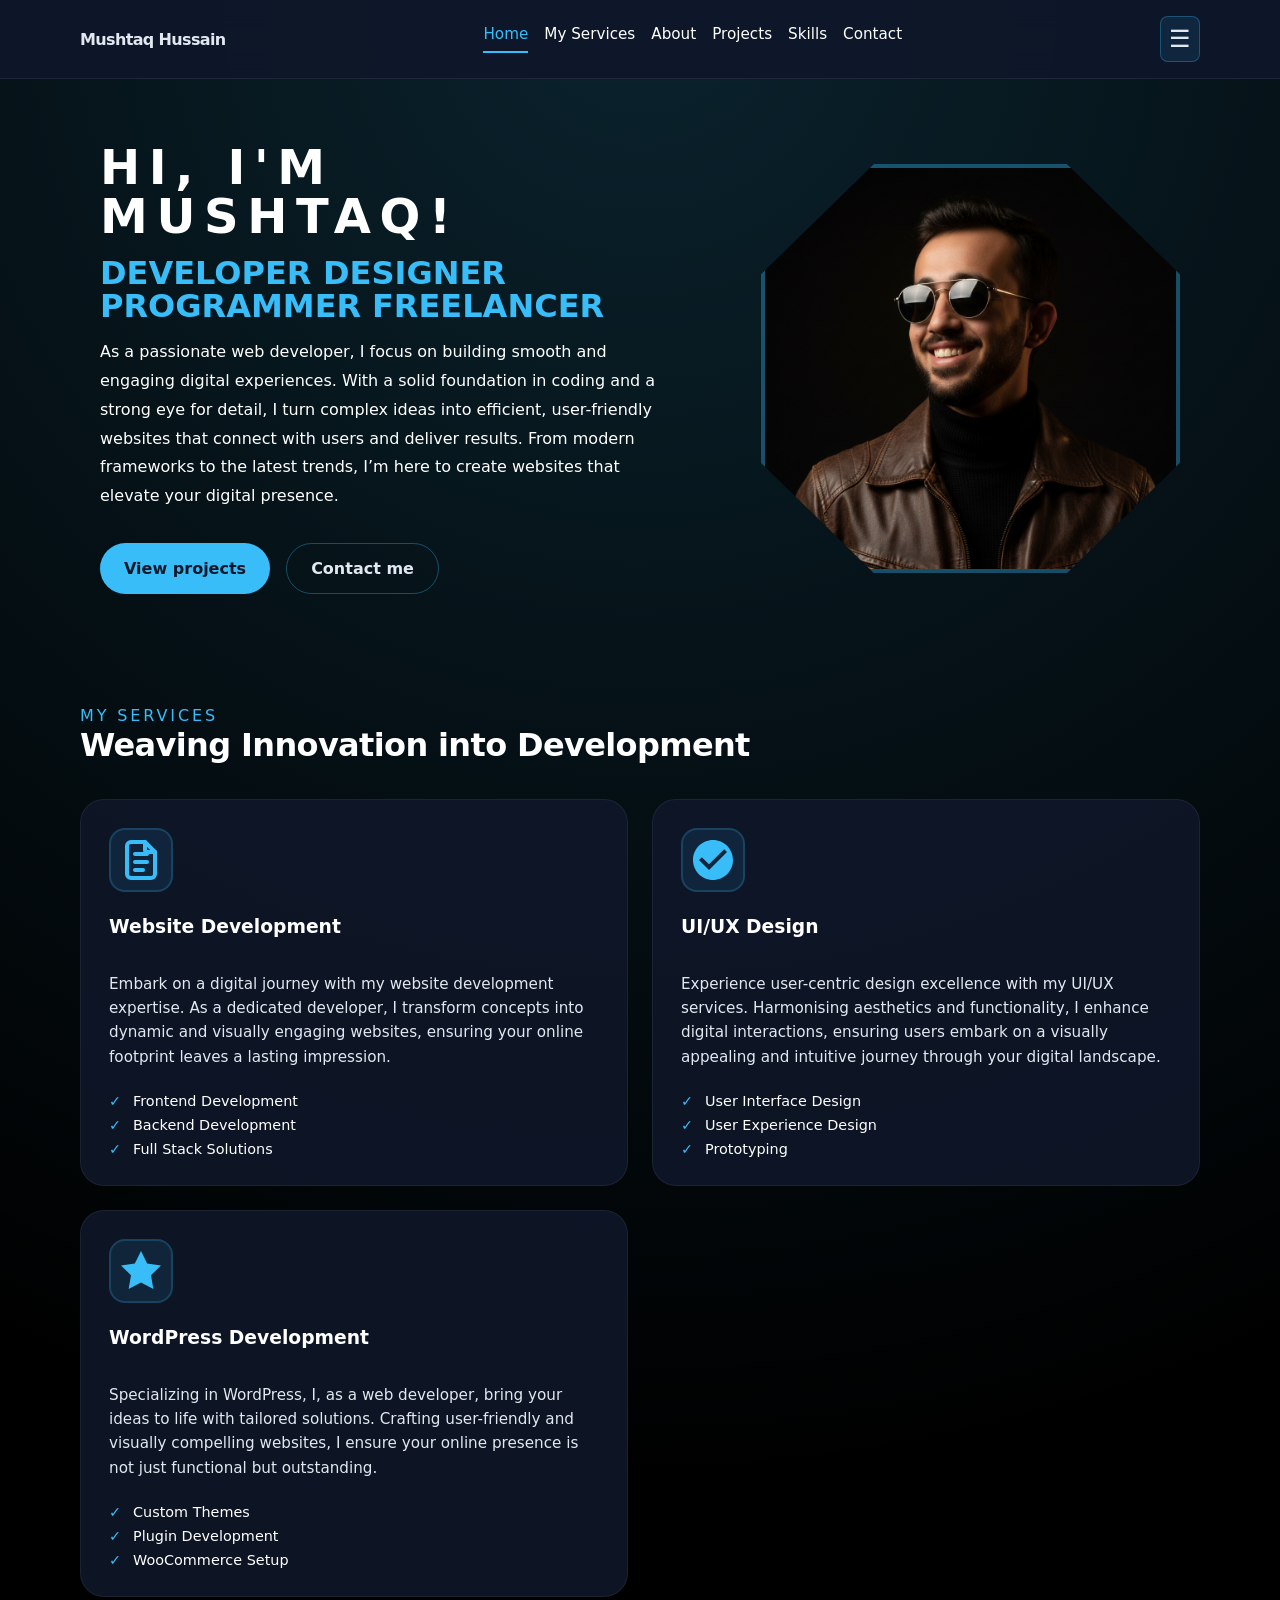
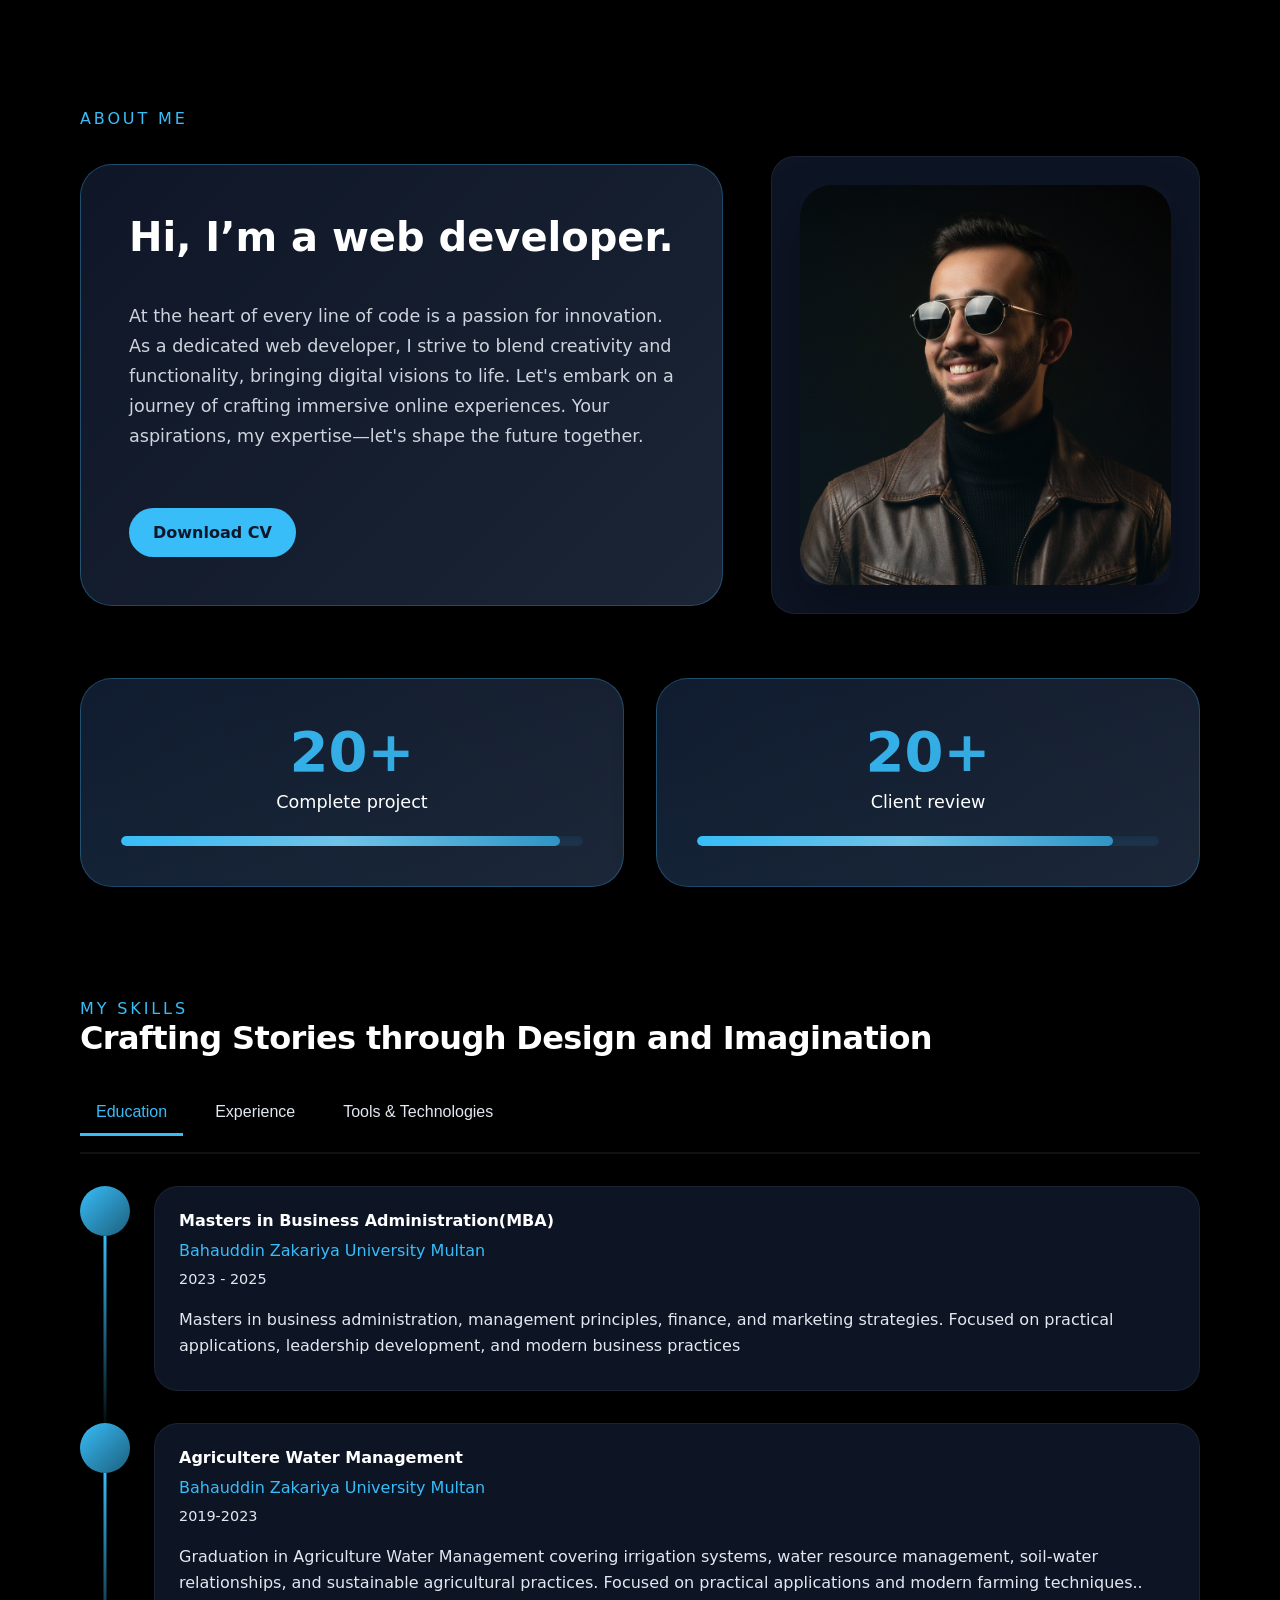
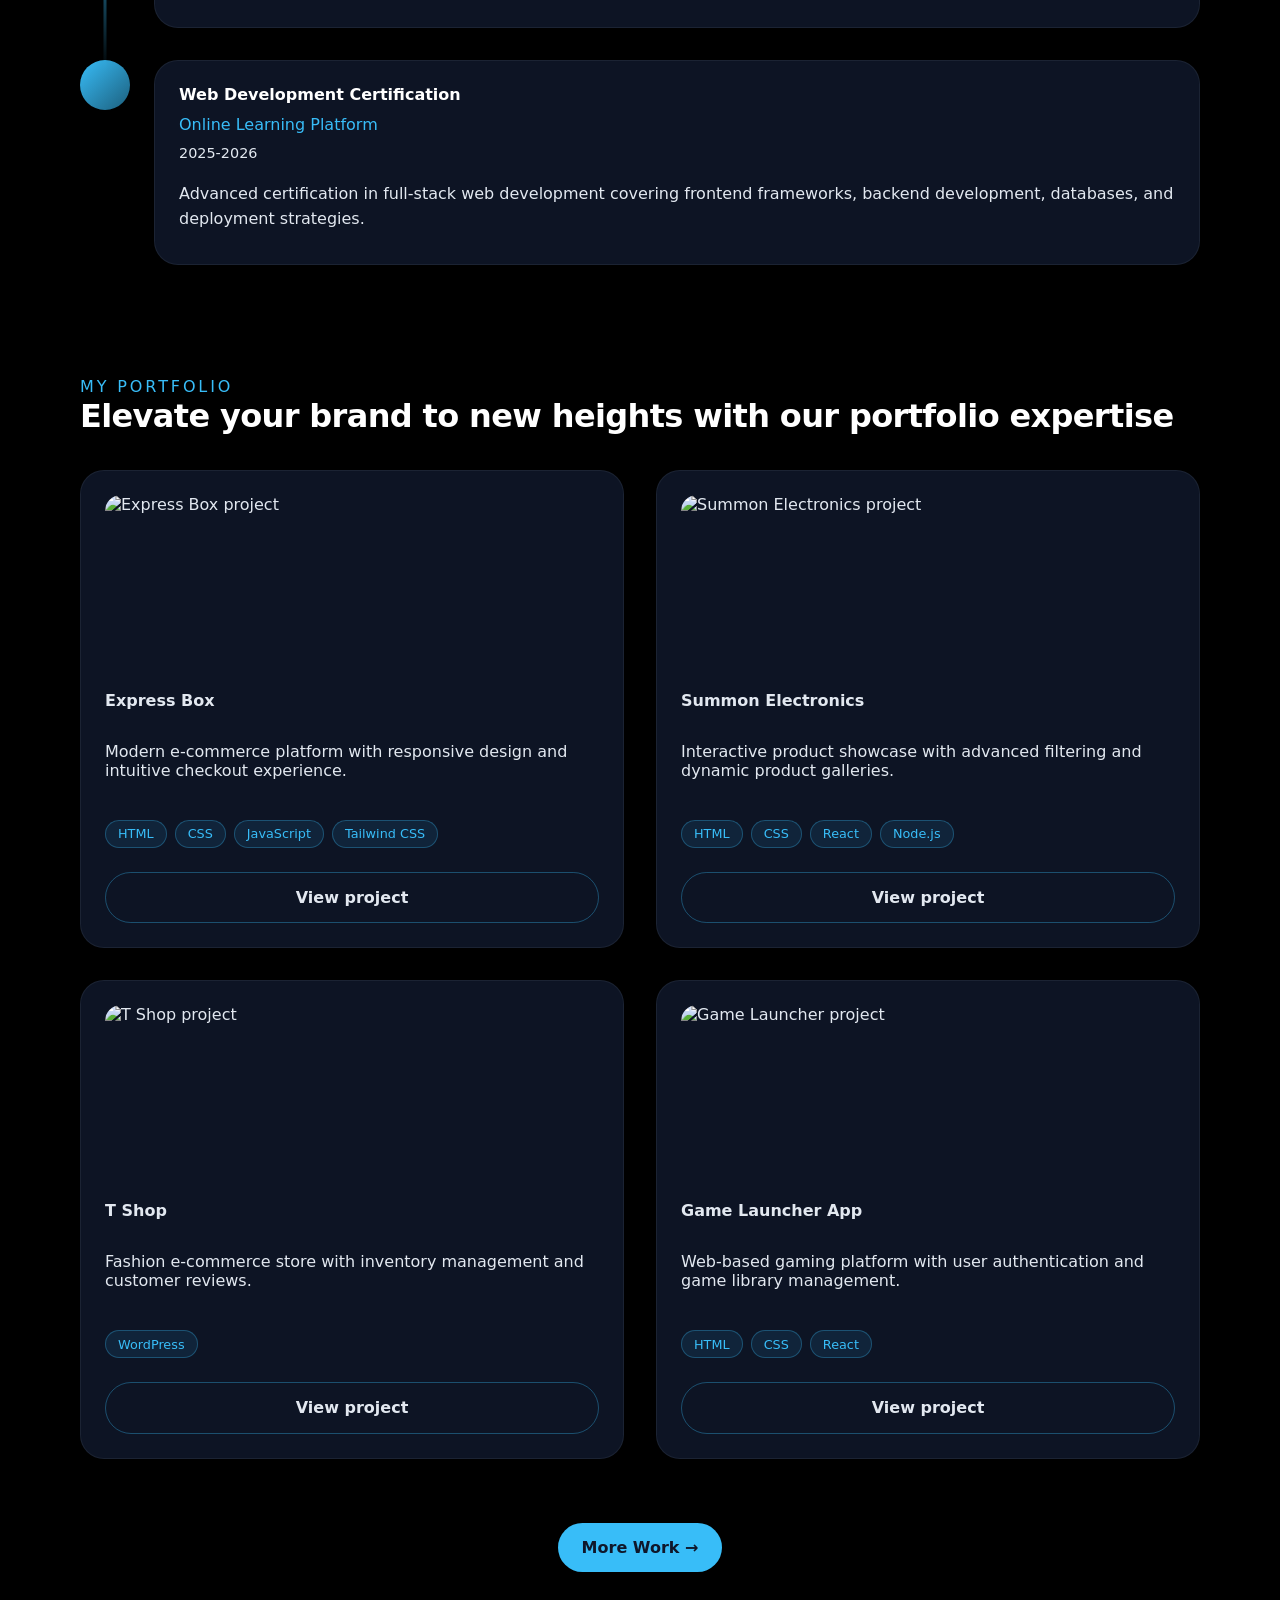
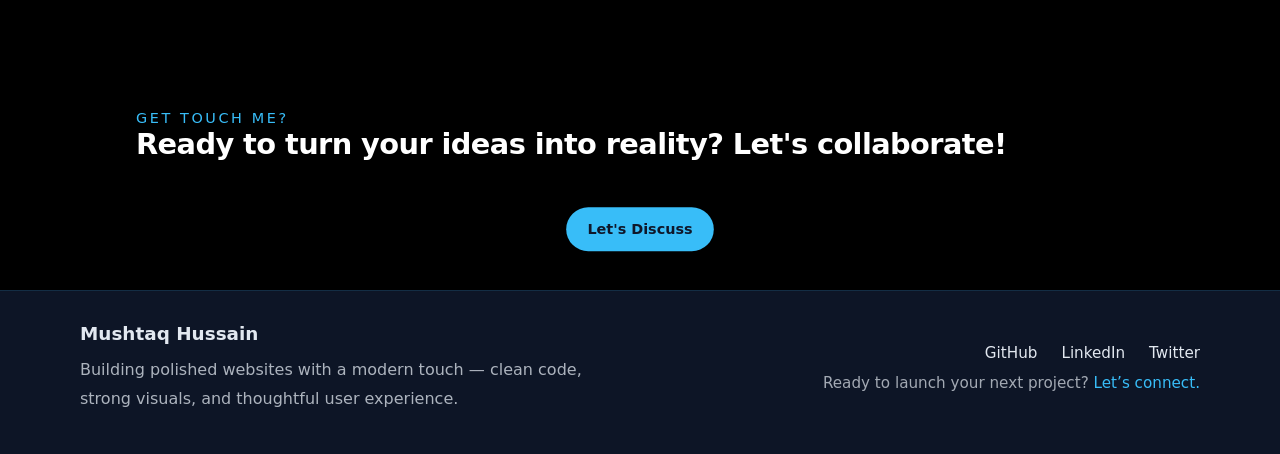
==== index.html @ 0060d8a8 "Launch first version of portfolio website" ====
<!DOCTYPE html>
<html lang="en">
<head>
                    <meta charset="UTF-8">
                    <meta name="viewport" content="width=device-width, initial-scale=1.0">
                    <title>My Portfolio - Mushtaq Hussain</title>
                    <link rel="stylesheet" href="style.css">
</head>
<body>
    <header>
        <div class="container">
            <nav>
                <a href="#home" class="logo">Mushtaq Hussain</a>
                <div class="nav-links">
                    <a href="#home">Home</a>
                    <a href="#services">My Services</a>
                    <a href="#about">About</a>
                    <a href="project.html">Projects</a>
                    <a href="#skills">Skills</a>
                    <a href="#contact">Contact</a>
                </div>
                <button class="hamburger" id="hamburger">☰</button>
                <div class="hamburger-menu" id="hamburger-menu">
                    <nav class="hamburger-nav">
                        <p class="section-title">About me</p>
                        <button class="close-btn" id="closeHamburger">×</button>
                    </nav>
                    <div class="hamburger-about">
                        <div class="about-grid">
                            <div class="card">
                                <h3>Hi, I’m a web developer.</h3>
                                <p>I build responsive websites using HTML, CSS, and JavaScript. My goal is to create thoughtful user experiences with clean, modern interfaces and intuitive interactions.</p>
                                <div class="features">
                                    <div class="feature">
                                        <strong>Responsive design</strong>
                                        <span>Fast layouts that adapt to mobile, tablet, and desktop.</span>
                                    </div>
                                    <div class="feature">
                                        <strong>Interactive UI</strong>
                                        <span>Smooth animations and clear navigation for every visitor.</span>
                                    </div>
                                    <div class="feature">
                                        <strong>Simple custom code</strong>
                                        <span>Easy-to-edit structure so you can update content quickly.</span>
                                    </div>
                                </div>
                            </div>
                            <div class="card">
                                <h3>What I enjoy working on</h3>
                                <p>Projects that combine strong visual design with reliable performance. I enjoy creating landing pages, portfolios, and small apps that feel polished and easy to use.</p>
                            </div>
                        </div>
                    </div>
                    <div class="hamburger-contact">
                        <p class="section-title">Get in touch</p>
                        <div class="contact-card card">
                            <h3>Let's build something together.</h3>
                            <p>Fill in your contact details or copy the email below to start a conversation.</p>
                            <div class="contact-actions">
                                <a href="mailto:mushtaq93808@gmail.com" class="btn">Email me</a>
                                <button id="hamburgerCopyEmailBtn" class="btn-outline" type="button">Copy email</button>
                            </div>
                            <p class="contact-info">Or change this email to your own address and share it with clients.</p>
                        </div>
                    </div>
                </div>
            </nav>
        </div>
    </header>
     <div class="container-fluid">
        <section id="home" class="hero">
            <div class="hero-content">
                <h1 class="section-title">Hi, I'm Mushtaq!</h1>
                <h2>
                    <span class="animated-word">DEVELOPER</span>
                    <span class="animated-word">DESIGNER</span>
                    <span class="animated-word">PROGRAMMER</span>
                    <span class="animated-word">FREELANCER</span>
                </h2>
                <p>As a passionate web developer, I focus on building smooth and engaging digital experiences. With a solid foundation in coding and a strong eye for detail, I turn complex ideas into efficient, user-friendly websites that connect with users and deliver results. From modern frameworks to the latest trends, I’m here to create websites that elevate your digital presence.</p>
                <div class="hero-buttons">
                    <a href="#projects" class="btn">View projects</a>
                    <a href="#contact" class="btn-outline">Contact me</a>
                </div>
            </div>
            <div class="hero-image">
                <img src="profile.png" alt="Portfolio placeholder image">
            </div>
        </section>
     </div>

    <main class="container">
        <section id="services">
            <p class="section-title">My Services</p>
            <h2 class="section-subtitle">Weaving Innovation into Development</h2>
            <div class="services-grid">
                <div class="service-card card">
                    <div class="service-icon">
                        <svg width="48" height="48" viewBox="0 0 24 24" fill="none" xmlns="http://www.w3.org/2000/svg">
                            <path d="M14 3v4a1 1 0 0 0 1 1h4" stroke="currentColor" stroke-width="2" stroke-linecap="round" stroke-linejoin="round"/>
                            <path d="M17 21H7a2 2 0 0 1-2-2V5a2 2 0 0 1 2-2h7l5 5v11a2 2 0 0 1-2 2z" stroke="currentColor" stroke-width="2" stroke-linecap="round" stroke-linejoin="round"/>
                            <path d="M9 9h6" stroke="currentColor" stroke-width="2" stroke-linecap="round" stroke-linejoin="round"/>
                            <path d="M9 13h6" stroke="currentColor" stroke-width="2" stroke-linecap="round" stroke-linejoin="round"/>
                            <path d="M9 17h4" stroke="currentColor" stroke-width="2" stroke-linecap="round" stroke-linejoin="round"/>
                        </svg>
                    </div>
                    <h3>Website Development</h3>
                    <p>Embark on a digital journey with my website development expertise. As a dedicated developer, I transform concepts into dynamic and visually engaging websites, ensuring your online footprint leaves a lasting impression.</p>
                    <ul class="service-features">
                        <li>Frontend Development</li>
                        <li>Backend Development</li>
                        <li>Full Stack Solutions</li>
                    </ul>
                </div>
                <div class="service-card card">
                    <div class="service-icon">
                        <svg width="48" height="48" viewBox="0 0 24 24" fill="none" xmlns="http://www.w3.org/2000/svg">
                            <path d="M12 2C6.48 2 2 6.48 2 12s4.48 10 10 10 10-4.48 10-10S17.52 2 12 2zm-2 15l-5-5 1.41-1.41L10 14.17l7.59-7.59L19 8l-9 9z" fill="currentColor"/>
                        </svg>
                    </div>
                    <h3>UI/UX Design</h3>
                    <p>Experience user-centric design excellence with my UI/UX services. Harmonising aesthetics and functionality, I enhance digital interactions, ensuring users embark on a visually appealing and intuitive journey through your digital landscape.</p>
                    <ul class="service-features">
                        <li>User Interface Design</li>
                        <li>User Experience Design</li>
                        <li>Prototyping</li>
                    </ul>
                </div>

                <div class="service-card card">
                    <div class="service-icon">
                        <svg width="48" height="48" viewBox="0 0 24 24" fill="none" xmlns="http://www.w3.org/2000/svg">
                            <path d="M12 2l3.09 6.26L22 9.27l-5 4.87 1.18 6.88L12 17.77l-6.18 3.25L7 14.14 2 9.27l6.91-1.01L12 2z" fill="currentColor"/>
                        </svg>
                    </div>
                    <h3>WordPress Development</h3>
                    <p>Specializing in WordPress, I, as a web developer, bring your ideas to life with tailored solutions. Crafting user-friendly and visually compelling websites, I ensure your online presence is not just functional but outstanding.</p>
                    <ul class="service-features">
                        <li>Custom Themes</li>
                        <li>Plugin Development</li>
                        <li>WooCommerce Setup</li>
                    </ul>
                </div>
            </div>
        </section>

        <section id="about">
            <p class="section-title">About Me</p>
            <div class="about-grid">
                <div class="card">
                    <h3>Hi, I’m a web developer.</h3>
                    <p>At the heart of every line of code is a passion for innovation. As a dedicated web developer, I strive to blend creativity and functionality, bringing digital visions to life. Let's embark on a journey of crafting immersive online experiences. Your aspirations, my expertise—let's shape the future together.</p>
                    <div class="about-actions">
                        <a href="#" class="btn">Download CV</a>
                    </div>
                </div>
                <div class="card">
                    
                    <div class="activity-gallery">
                        <img class="card-img" src="profile.png" alt="Activity image">
                    </div>
                </div>
            </div>
            <div class="stats-grid">
                <div class="stat-card">
                    <h3>20+</h3>
                    <p>Complete project</p>
                    <div class="progress-bar">
                        <div class="progress-fill" data-target="95"></div>
                    </div>
                </div>
                <div class="stat-card">
                    <h3>20+</h3>
                    <p>Client review</p>
                    <div class="progress-bar">
                        <div class="progress-fill" data-target="90"></div>
                    </div>
                </div>
            </div>
        </section>

       

        <section id="skills">
            <p class="section-title">My Skills</p>
            <h2 class="section-subtitle">Crafting Stories through Design and Imagination</h2>
            
            <div class="skills-tabs">
                <div class="tab-buttons">
                     <button class="tab-btn" data-tab="education">Education</button>
                    <button class="tab-btn" data-tab="experience">Experience</button>
                   
                    <button class="tab-btn" data-tab="tools">Tools & Technologies</button>
                </div>
                <div id="education" class="tab-content">
                    <div class="timeline">
                        <div class="timeline-item">
                            <div class="timeline-marker"></div>
                            <div class="timeline-content card">
                                <h4>Masters in Business Administration(MBA) </h4>
                                <p class="company">Bahauddin Zakariya University Multan</p>
                                <p class="date">2023 - 2025</p>
                                <p>Masters in business administration, management principles, finance, and marketing strategies. Focused on practical applications, leadership development, and modern business practices</p>
                            </div>
                        </div>
                        <div class="timeline-item">
                            <div class="timeline-marker"></div>
                            <div class="timeline-content card">
                                <h4>Agricultere Water Management</h4>
                                <p class="company">Bahauddin Zakariya University Multan</p>
                                <p class="date">2019-2023</p>
                                <p>Graduation in Agriculture Water Management covering irrigation systems, water resource management, soil-water relationships, and sustainable agricultural practices. Focused on practical applications and modern farming techniques..</p>
                            </div>
                        </div>
                        <div class="timeline-item">
                            <div class="timeline-marker"></div>
                            <div class="timeline-content card">
                                <h4>Web Development Certification</h4>
                                <p class="company">Online Learning Platform</p>
                                <p class="date">2025-2026</p>
                                <p>Advanced certification in full-stack web development covering frontend frameworks, backend development, databases, and deployment strategies.</p>
                            </div>
                        </div>
                    </div>
                </div>

                <div id="experience" class="tab-content">
                    <div class="timeline">
                        <div class="timeline-item">
                            <div class="timeline-marker"></div>
                            <div class="timeline-content card">
                                <h4>Front End Developer</h4>
                                <p class="company">Tech Company Inc.</p>
                                <p class="date">2025</p>
                                <p>Specialized in building responsive and interactive user interfaces using modern frontend technologies. Created engaging web experiences with HTML, CSS, JavaScript and React.</p>
                            </div>
                        </div>
                        <div class="timeline-item">
                            <div class="timeline-marker"></div>
                            <div class="timeline-content card">
                                <h4>Full-Stack Web Developer</h4>
                                <p class="company">Digital Solutions Ltd.</p>
                                <p class="date">2026- Present</p>
                                <p>Develop complete web applications from frontend design to backend infrastructure. Working with React, Node.js, MongoDB, and various cloud technologies to deliver scalable solutions.</p>
                            </div>
                        </div>
                    </div>
                </div>

                

                <div id="tools" class="tab-content">
                    <div class="skills-grid-large">
                        <div class="skill-category">
                            <h4>Frontend</h4>
                            <div class="skills-list">
                                <span class="skill-pill">HTML</span>
                                <span class="skill-pill">CSS</span>
                                <span class="skill-pill">JavaScript</span>
                                <span class="skill-pill">React</span>
                                <span class="skill-pill">Tailwind CSS</span>
                            </div>
                        </div>
                        <div class="skill-category">
                            <h4>Backend</h4>
                            <div class="skills-list">
                                <span class="skill-pill">Node.js</span>
                                <span class="skill-pill">PHP</span>
                                <span class="skill-pill">Laravel</span>
                                <span class="skill-pill">Python</span>
                                <span class="skill-pill">SQL</span>
                            </div>
                        </div>
                        <div class="skill-category">
                            <h4>Tools & Platforms</h4>
                            <div class="skills-list">
                                <span class="skill-pill">WordPress</span>
                                <span class="skill-pill">Git</span>
                                <span class="skill-pill">Bootstrap</span>
                                <span class="skill-pill">Figma</span>
                            </div>
                        </div>
                    </div>
                </div>
            </div>
           
        </section>

        <section id="projects">
            <p class="section-title">My Portfolio</p>
            <h2 class="section-subtitle">Elevate your brand to new heights with our portfolio expertise</h2>
            <div class="projects-grid">
                <article class="project-card card">
                    <img src="https://images.unsplash.com/photo-1518770660439-4636190af475?auto=format&fit=crop&w=520&q=80" alt="Express Box project">
                    <h4>Express Box</h4>
                    <p>Modern e-commerce platform with responsive design and intuitive checkout experience.</p>
                    <div class="project-tags">
                        <span class="tag">HTML</span>
                        <span class="tag">CSS</span>
                        <span class="tag">JavaScript</span>
                        <span class="tag">Tailwind CSS</span>
                    </div>
                    <a href="#" class="btn-outline project-link" target="_blank" rel="noreferrer">View project</a>
                </article>
                <article class="project-card card">
                    <img src="https://images.unsplash.com/photo-1498050108023-c5249f4df085?auto=format&fit=crop&w=520&q=80" alt="Summon Electronics project">
                    <h4>Summon Electronics</h4>
                    <p>Interactive product showcase with advanced filtering and dynamic product galleries.</p>
                    <div class="project-tags">
                        <span class="tag">HTML</span>
                        <span class="tag">CSS</span>
                        <span class="tag">React</span>
                        <span class="tag">Node.js</span>
                        
                    </div>
                    <a href="#" class="btn-outline project-link" target="_blank" rel="noreferrer">View project</a>
                </article>
                <article class="project-card card">
                    <img src="https://images.unsplash.com/photo-1522075469751-3a6694fb2f61?auto=format&fit=crop&w=520&q=80" alt="T Shop project">
                    <h4>T Shop</h4>
                    <p>Fashion e-commerce store with inventory management and customer reviews.</p>
                    <div class="project-tags">
                        <span class="tag">WordPress</span>
                        
                    </div>
                    <a href="#" class="btn-outline project-link" target="_blank" rel="noreferrer">View project</a>
                </article>
                <article class="project-card card">
                    <img src="https://images.unsplash.com/photo-1517694712202-14dd9538aa97?auto=format&fit=crop&w=520&q=80" alt="Game Launcher project">
                    <h4>Game Launcher App</h4>
                    <p>Web-based gaming platform with user authentication and game library management.</p>
                    <div class="project-tags">
                         <span class="tag">HTML</span>
                         <span class="tag">CSS</span>
                        <span class="tag">React</span>
                        
                       
                    </div>
                    <a href="#" class="btn-outline project-link" target="_blank" rel="noreferrer">View project</a>
                </article>
            </div>
            <div class="more-work">
                <a href="project.html" class="btn">More Work →</a>
            </div>
        </section>

        <section id="contact">
            <p class="section-title">Get Touch Me?</p>
            <div class="contact-div">
                  <h2 class="section-subtitle">Ready to turn your ideas into reality? Let's collaborate!</h2>
                <div class="more-work">
                   <a href="contact.html" class="btn"> Let's Discuss</a>
                 </div>
            </div>
            
           
        </section>
    </main>

    <footer>
        <div class="footer-content container">
            <div class="footer-brand">
                <a href="#home" class="footer-logo">Mushtaq Hussain</a>
                <p>Building polished websites with a modern touch — clean code, strong visuals, and thoughtful user experience.</p>
            </div>
            <div class="footer-links-group">
                <div class="footer-links">
                    <a href="https://github.com/mushtaq93808-png" target="_blank" rel="noreferrer">GitHub</a>
                    <a href="https://www.linkedin.com/in/mushtaq-hussain-2829ab2a3/" target="_blank" rel="noreferrer">LinkedIn</a>
                    <a href="#" target="_blank" rel="noreferrer">Twitter</a>
                </div>
                <p class="footer-note">Ready to launch your next project? <a href="#contact">Let’s connect.</a></p>
            </div>
        </div>
    </footer>

    <script src="script.js"></script>
</body>
</html>
---- style.css ----
/* Portfolio styles */
:root {
  --bg: #000000;
  --card: #1e293b;
  --accent: #38bdf8;
  --text: #e2e8f0;
  --muted: #ffffff;
}

* {
  box-sizing: border-box;
}

html {
  scroll-behavior: smooth;
}

body {
  margin: 0;
  font-family: Inter, system-ui, -apple-system, BlinkMacSystemFont, "Segoe UI", sans-serif;
  background: radial-gradient(circle at top, rgba(56, 189, 248, 0.18), transparent 28%),
    var(--bg);
  color: var(--text);
}

.hero-image img {
  max-width: 100%;
  display: block;
  background: transparent;
}

a {
  color: inherit;
  text-decoration: none;
}

.container {
  width: min(1120px, calc(100% - 2rem));
  margin: 0 auto;
}

header {
  position: sticky;
  top: 0;
  z-index: 20;
  background: rgba(15, 23, 42, 0.92);
  backdrop-filter: blur(14px);
  border-bottom: 1px solid rgba(148, 163, 184, 0.12);

}


nav {
  display: flex;
  align-items: center;
  justify-content: space-between;
  gap: 1rem;
  padding: 1rem 0;
}

.logo {
  font-weight: 700;
  letter-spacing: -0.04em;
}

.nav-links {
  display: flex;
  gap: 1rem;
  flex-wrap: wrap;
  justify-content: flex-end;
}

.hamburger {
  display: none;
  background: rgba(56, 189, 248, 0.1);
  border: 1px solid rgba(56, 189, 248, 0.3);
  border-radius: 0.5rem;
  color: var(--text);
  font-size: 1.5rem;
  cursor: pointer;
  padding: 0.5rem;
}

.hamburger-menu {
  display: none;
  position: absolute;
  top: 100%;
  right: 0;
  background: var(--card);
  border: 1px solid rgba(148, 163, 184, 0.12);
  border-radius: 0.5rem;
  padding: 1rem;
  width: 400px;
  max-height: 100vh;
  overflow-y: auto;
  z-index: 10;
  opacity: 0;
  transform: translateY(-10px);
  transition: opacity 0.3s ease, transform 0.3s ease;
}

.hamburger-nav {
  position: sticky;
  top: -18px;
  background: var(--card);
  display: flex;
  justify-content: space-between;
  align-items: center;
  padding: 1.7rem;
  margin: -1rem -1rem 1rem -1rem;
  border-bottom: 1px solid rgba(148, 163, 184, 0.12);
  gap: 1rem;
  z-index: 15;
}

.hamburger-nav .section-title {
  margin: 0;
  flex: 1;
}

.close-btn {
  background: none;
  border: none;
  color: var(--text);
  font-size: 1.5rem;
  cursor: pointer;
  padding: 0;
  flex-shrink: 0;
}

.hamburger-about .about-grid {
  grid-template-columns: 1fr;
  gap: 1rem;
}

.hamburger-contact .contact-card {
  padding: 1rem;
}

.hamburger-menu.active {
  display: block;
  opacity: 1;
  transform: translateY(0);
}

.nav-links a {
  font-size: 0.95rem;
  color: var(--muted);
  transition: color 0.2s ease, border-color 0.2s ease;
  padding-bottom: 0.5rem;
  border-bottom: 2px solid transparent;
  position: relative;
}

.nav-links a:hover {
  color: var(--accent);
  border-bottom-color: var(--accent);
}

.nav-links a.active {
  color: var(--accent);
  border-bottom-color: var(--accent);
}

.hero {
  margin: 0 100px;
 
  display: grid;
  grid-template-columns: 1.2fr 0.8fr;
  gap: 2rem;
  align-items: center;
  padding: 4rem 0 3rem;
}


.hero-content {
  max-width: 560px;
}

.hero h1 {
  
  color:var(--muted) ;
  font-size: 48px;
  margin: 0 0 1rem;
  line-height: 1.02;
  
}
.hero h2 {
  color: var(--accent);
  font-size: 32px;
  margin: 0 0 1rem;
  line-height: 1.02;
  overflow: hidden; /* to hide the falling words initially */
}

.animated-word {
  display: inline-block;
  opacity: 0;
  transform: translateY(-50px);
  animation: fallIn 0.8s ease-out forwards;
}

.animated-word:nth-child(1) { animation-delay: 0s; }
.animated-word:nth-child(2) { animation-delay: 0.8s; }
.animated-word:nth-child(3) { animation-delay: 1.6s; }
.animated-word:nth-child(4) { animation-delay: 2.4s; }

@keyframes fallIn {
  0% {
    opacity: 0;
    transform: translateY(-50px);
  }
  100% {
    opacity: 1;
    transform: translateY(0);
  }
}



.hero p {
  font-size: 1rem;
  line-height: 1.8;
  color: var(--muted);
}

.hero-buttons {
  margin-top: 2rem;
  display: flex;
  gap: 1rem;
  flex-wrap: wrap;
}

.btn,
.btn-outline {
  display: inline-flex;
  align-items: center;
  justify-content: center;
  gap: 0.5rem;
  border-radius: 999px;
  padding: 0.95rem 1.5rem;
  font-weight: 600;
  transition: transform 0.2s ease, background-color 0.2s ease, color 0.2s ease;
}

.btn {
  background: var(--accent);
  color: #0f172a;
  border: none;
}

.btn:hover,
.btn-outline:hover {
  transform: translateY(-1px);
  box-shadow: 0 0 20px rgba(56, 189, 248, 0.5);
}

.btn-outline {
  border: 1px solid rgba(56, 189, 248, 0.35);
  color: var(--text);
  background: transparent;
}

.btn-sm {
  padding: 0.65rem 1.25rem;
  font-size: 0.9rem;
}

.hero-image img {
  overflow: hidden;
  box-shadow: 0 32px 80px rgba(15, 23, 42, 0.35);
  background: transparent;
  clip-path: polygon(27% 0%, 73% 0%, 100% 27%, 100% 73%, 73% 100%, 27% 100%, 0% 73%, 0% 27%);
  border: 4px solid rgba(56, 189, 248, 0.35);
  transition: transform 0.3s ease;
  transform-origin: center center;
}

.hero-image:hover {
  animation: swing 0.8s ease-in-out alternate-reverse;
}

.hero-image img {
  width: 100%;
  height: auto;
  display: block;
  object-fit: cover;
  background: transparent;
}

@keyframes swing {
  0%, 100% {
    transform: rotate(0deg);
  }
  25% {
    transform: rotate(-3deg);
  }
  50% {
    transform: rotate(3deg);
  }
  75% {
    transform: rotate(-3deg);
  }
}

section {
  padding: 3rem 0;
}

/* Section Animations */
#home {
  opacity: 0;
  transform: scale(0.9) translateY(20px);
}

#home.animate {
  animation: fadeInScale 0.8s ease-out forwards;
}

#services {
  opacity: 0;
  transform: translateX(-50px);
}

#services.animate {
  animation: slideInLeft 0.8s ease-out forwards;
}

#about {
  opacity: 0;
  transform: translateX(50px);
}

#about.animate {
  animation: slideInRight 0.8s ease-out forwards;
}

#skills {
  opacity: 0;
  transform: translateY(30px);
}

#skills.animate {
  animation: fadeInUp 0.8s ease-out forwards;
}

#projects {
  opacity: 100;
  transform: translateY(50px);
}

#projects.animate {
  animation: slideInUp 0.8s ease-out forwards;
}

#contact {
  opacity: 100;
  transform: scale(0.9) translateY(20px);
}

#contact.animate {
  animation: fadeInScale 0.8s ease-out forwards;
}

.section-title {
  display: inline-flex;
  align-items: center;
  gap: 0.75rem;
  margin-bottom: 1.75rem;
 
  text-transform: uppercase;
  letter-spacing: 0.18em;
  color: var(--accent);
}

.project-hero-lower {
  display: grid;
  grid-template-columns: 1fr auto;
  gap: 3rem;
  align-items: center;
  justify-items: start;
  padding: 3rem 0 4rem;
  border-top: 1px solid rgba(56, 189, 248, 0.1);
}

.project-hero-list h3 {
  color: var(--accent);
  font-size: 1.2rem;
  margin: 0 0 1.5rem;
  text-transform: uppercase;
  letter-spacing: 0.1em;
}

.project-quick-list {
  list-style: none;
  padding: 0;
  margin: 0;
  display: flex;
  flex-direction: column;
  gap: 0.75rem;
}

.project-quick-list li {
  border-left: 2px solid rgba(56, 189, 248, 0.3);
  padding-left: 1rem;
  transition: all 0.2s ease;
}

.project-quick-list li:hover {
  border-left-color: var(--accent);
}

.project-quick-list li a {
  color: var(--text);
  text-decoration: none;
  font-size: 1rem;
  transition: color 0.2s ease;
}

.project-quick-list li a:hover {
  color: var(--accent);
}

.project-hero-cta {
  display: flex;
  flex-direction: column;
  gap: 0.75rem;
  justify-content: flex-end;
  align-items: flex-end;
  background: linear-gradient(135deg, rgba(56, 189, 248, 0.1), rgba(30, 41, 59, 0.15));
  border: 1px solid rgba(56, 189, 248, 0.2);
  border-radius: 1.5rem;
  padding: 1.75rem;
  backdrop-filter: blur(10px);
  box-shadow: 0 8px 32px rgba(0, 0, 0, 0.1);
}

/* Breadcrumb Navigation */
.hero-header-wrapper {
  position: relative;
}

.breadcrumb {
  position: absolute;
  top: 1rem;
  right: 1rem;
  z-index: 10;
  display: flex;
  gap: 1rem;
  flex-wrap: wrap;
  animation: slideInUp 0.6s ease-out;
}

.breadcrumb .btn-outline {
  font-size: 0.95rem;
  transition: all 0.3s ease;
}

.breadcrumb .btn-outline:hover {
  border-color: var(--accent);
  color: var(--accent);
  transform: translateY(-2px);
}

.section-subtitle {
  display: block;
  font-size: 2rem;
  font-weight: 600;
  color: var(--muted);
  margin: -1.75rem 0 2rem 0;
  line-height: 1.3;
  letter-spacing: -0.02em;
}

.section-header {
  display: flex;
  justify-content: space-between;
  align-items: center;
  gap: 2rem;
  margin-bottom: 3rem;
  flex-wrap: wrap;
}

.section-header h2 {
  font-size: 2.5rem;
  margin: 0;
  color: var(--muted);
}

.project-filters {
  display: flex;
  gap: 0.75rem;
  flex-wrap: wrap;
}

.filter-btn {
  background: transparent;
  border: 1px solid rgba(56, 189, 248, 0.3);
  color: var(--text);
  padding: 0.65rem 1.25rem;
  border-radius: 999px;
  cursor: pointer;
  font-weight: 500;
  transition: all 0.2s ease;
  font-size: 0.95rem;
}

.filter-btn:hover {
  border-color: var(--accent);
  color: var(--accent);
}

.filter-btn.active {
  background: var(--accent);
  color: #0f172a;
  border-color: var(--accent);
}

.cta-section {
  text-align: center;
  padding: 3rem;
  background: linear-gradient(135deg, rgba(56, 189, 248, 0.08), rgba(30, 41, 59, 0.1));
  border: 1px solid rgba(56, 189, 248, 0.15);
  border-radius: 2rem;
  margin-top: 4rem;
}

.cta-section h3 {
  font-size: 2rem;
  color: var(--muted);
  margin: 0 0 0.5rem;
}

.cta-section p {
  color: var(--text);
  font-size: 1.1rem;
  margin: 0 0 1.5rem;
}

.btn-lg {
  padding: 1.1rem 2rem;
  font-size: 1.05rem;
}


.card-grid {
  display: grid;
  gap: 1.5rem;
}

.about-grid,
.projects-grid,
.skills-grid {
  display: grid;
  gap: 1.5rem;
}



.about-grid {
  position: relative;
  display: grid;
  grid-template-columns: 1.2fr 0.8fr;
  gap: 3rem;
  align-items: center;
  margin-bottom: 4rem;
}

.about-grid .card:first-child {
  position: relative;
  background: linear-gradient(135deg, rgba(15, 23, 42, 0.95), rgba(30, 41, 59, 0.9));
  border: 1px solid rgba(56, 189, 248, 0.3);
  border-radius: 2rem;
  padding: 3rem;
  box-shadow: 0 25px 50px rgba(0, 0, 0, 0.3);
  backdrop-filter: blur(10px);
  height: auto;
  min-height: 400px;
  display: flex;
  flex-direction: column;
  justify-content: center;
  transition: transform 0.3s ease, box-shadow 0.3s ease;
}

.about-grid .card:first-child:hover {
  
  box-shadow: 0 35px 70px rgba(0, 0, 0, 0.4);
}

.about-grid .card:first-child h3 {
  font-size: 2.5rem;
  font-weight: 700;
  color: var(--muted);
  margin-bottom: 1.5rem;
  line-height: 1.2;
}

.about-grid .card:first-child p {
  font-size: 1.1rem;
  line-height: 1.7;
  color: var(--text);
  margin-bottom: 2rem;
  opacity: 0.9;
}

.about-actions {
  margin-top: auto;
}

.about-grid .card:nth-child(2) {
  position: relative;
  height: auto;
  min-height: 400px;
}

.activity-gallery {
  position: relative;
  overflow: hidden;
  border-radius: 2rem;
  box-shadow: 0 25px 50px rgba(0, 0, 0, 0.3);
  transition: transform 0.3s ease;
}

.activity-gallery:hover {
  transform: scale(1.02);
}

.activity-gallery::before {
  content: '';
  position: absolute;
  top: 0;
  left: 0;
  right: 0;
  bottom: 0;
  background: linear-gradient(45deg, rgba(56, 189, 248, 0.1), transparent);
  z-index: 1;
  border-radius: 2rem;
}

.activity-gallery img {
  width: 100%;
  height: 100%;
  object-fit: cover;
  display: block;
  min-height: 400px;
  border-radius: 2rem;
  transition: transform 0.3s ease;
}

.activity-gallery:hover img {
  transform: scale(1.05);
}

.projects-grid {
  grid-template-columns: repeat(2, minmax(0, 1fr));
  gap: 2rem;
  margin-bottom: 4rem;
}

.project-card {
  display: grid;
  grid-template-rows: auto 1fr;
  gap: 0;
  overflow: hidden;
  cursor: pointer;
  transition: transform 0.3s ease, box-shadow 0.3s ease;
}

.project-card:hover {

  box-shadow: 0 30px 60px rgba(0, 0, 0, 0.3);
}

.project-image {
  position: relative;
  overflow: hidden;
  border-radius: 1.5rem 1.5rem 0 0;
  height: 250px;
  background: rgba(56, 189, 248, 0.1);
}

.project-image img {
  width: 100%;
  height: 100%;
  object-fit: cover;
  transition: transform 0.3s ease;
}



.project-overlay {
  position: absolute;
  top: 0;
  left: 0;
  right: 0;
  bottom: 0;
  background: rgba(15, 23, 42, 0.85);
  opacity: 0;
  transition: opacity 0.3s ease;
  display: flex;
  align-items: center;
  justify-content: center;
  backdrop-filter: blur(5px);
}

.project-card:hover .project-overlay {
  opacity: 1;
}

.project-info {
  padding: 2rem;
  display: flex;
  flex-direction: column;
  gap: 1rem;
}

.project-info h4 {
  margin: 0;
  color: var(--muted);
  font-size: 1.35rem;
}

.project-info p {
  margin: 0;
  color: var(--text);
  line-height: 1.6;
}


.stats-grid {
  margin-top: 50px;
  display: grid;
  grid-template-columns: repeat(2, minmax(280px, 1fr));
  gap: 2rem;
}

.stat-card {
  background: linear-gradient(135deg, rgba(15, 23, 42, 0.95), rgba(30, 41, 59, 0.9));
  border: 1px solid rgba(56, 189, 248, 0.3);
  border-radius: 2rem;
  padding: 2.5rem;
  text-align: center;
  box-shadow: 0 20px 40px rgba(0, 0, 0, 0.3);
  backdrop-filter: blur(10px);
  transition: transform 0.3s ease, box-shadow 0.3s ease;
  position: relative;
  overflow: hidden;
}

.stat-card::before {
  content: '';
  position: absolute;
  top: 0;
  left: 0;
  right: 0;
  bottom: 0;
  background: linear-gradient(45deg, rgba(56, 189, 248, 0.05), transparent);
  z-index: 0;
}

.stat-card:hover {
 


  box-shadow: 0 30px 60px rgba(0, 0, 0, 0.4);
}

.progress-bar {
  width: 100%;
  height: 10px;
  background: rgba(56, 189, 248, 0.1);
  border-radius: 5px;
  margin-top: 1.5rem;
  overflow: hidden;
  position: relative;
  z-index: 1;
  box-shadow: inset 0 2px 4px rgba(0, 0, 0, 0.1);
}

.progress-fill {
  height: 100%;
  background: linear-gradient(90deg, var(--accent), rgba(56, 189, 248, 0.7));
  border-radius: 5px;
  width: 0%;
  transition: width 2.5s cubic-bezier(0.4, 0, 0.2, 1);
  position: relative;
}

.progress-fill::after {
  content: '';
  position: absolute;
  top: 0;
  left: 0;
  bottom: 0;
  right: 0;
  background: linear-gradient(90deg, transparent, rgba(255, 255, 255, 0.3), transparent);
  animation: shimmer 2.5s ease-out;
}

@keyframes shimmer {
  0% { transform: translateX(-100%); }
  100% { transform: translateX(100%); }
}

.stat-card h3 {
  margin: 0 0 0.5rem 0;
  font-size: 3.5rem;
  font-weight: 800;
  color: var(--accent);
  position: relative;
  z-index: 1;
  background: linear-gradient(135deg, var(--accent), rgba(56, 189, 248, 0.8));
  -webkit-background-clip: text;
  -webkit-text-fill-color: transparent;
  background-clip: text;
}

.stat-card p {
  margin: 0.5rem 0 1.5rem 0;
  color: var(--muted);
  font-size: 1.1rem;
  font-weight: 500;
  position: relative;
  z-index: 1;
}

.card {
  background: rgba(15, 23, 42, 0.88);
  border: 1px solid rgba(148, 163, 184, 0.1);
  border-radius: 1.5rem;
  padding: 1.75rem;
  transition: box-shadow 0.3s ease;
}

.card:hover {
  animation: glowPulse 2s infinite;
}

.card h3 {
  margin-top: 0;
}

.features {
  display: grid;
  gap: 1rem;
}

.feature {
  display: grid;
  gap: 0.45rem;
}

.feature strong {
  color: var(--text);
}

.project-card {
  padding: 1.5rem;
  display: flex;
  flex-direction: column;
  gap: 1rem;
  min-height: 280px;
}

.project-card img {
  width: 100%;
  height: 180px;
  object-fit: cover;
  border-radius: 1rem;
}

.project-card h4 {
  margin: 0;
}

.project-card .project-link {
  margin-top: auto;
}

.skills-grid {
  grid-template-columns: repeat(3, minmax(140px, 1fr));
}

.services-grid {
  display: grid;
  grid-template-columns: repeat(2, 1fr);
  gap: 1.5rem;
}

.service-card {
  display: flex;
  flex-direction: column;
  gap: 1rem;
}

.service-icon {
  display: flex;
  align-items: center;
  justify-content: center;
  width: 64px;
  height: 64px;
  background: rgba(56, 189, 248, 0.1);
  border: 2px solid rgba(56, 189, 248, 0.2);
  border-radius: 1rem;
  color: var(--accent);
  margin-bottom: 0.5rem;
  transition: all 0.3s ease;
}

.service-icon:hover {
  background: rgba(56, 189, 248, 0.15);
  border-color: rgba(56, 189, 248, 0.4);
  transform: scale(1.05);
}

.service-card h3 {
  margin-top: 0;
  color: var(--muted);
}

.service-card p {
  margin: 0;
  font-size: 0.95rem;
  line-height: 1.6;
  color: var(--text);
}

.service-features {
  list-style: none;
  padding: 0;
  margin: 0.5rem 0 0;
  display: flex;
  flex-direction: column;
  gap: 0.5rem;
}

.service-features li {
  padding-left: 1.5rem;
  position: relative;
  font-size: 0.9rem;
  color: var(--muted);
}

.service-features li:before {
  content: "✓";
  position: absolute;
  left: 0;
  color: var(--accent);
  font-weight: bold;
}


.skill-pill {
  background: rgba(100, 116, 139, 0.18);
  border: 1px solid rgba(148, 163, 184, 0.12);
  border-radius: 999px;
  padding: 0.85rem 1rem;
  text-align: center;
  color: var(--text);
}

.contact-card {
  display: grid;
  gap: 1rem;
}

.contact-card p,
.contact-card a,
.contact-card .contact-info {
  color: var(--muted);
}

.contact-actions {
  display: flex;
  flex-wrap: wrap;
  gap: 1rem;
}

/* Skills Tabs */
.skills-tabs {
  margin-top: 2rem;
}

.tab-buttons {
  display: flex;
  gap: 1rem;
  margin-bottom: 2rem;
  flex-wrap: wrap;
  border-bottom: 2px solid rgba(148, 163, 184, 0.1);
  padding-bottom: 1rem;
}

.tab-btn {
  background: none;
  border: none;
  color: var(--text);
  padding: 0.75rem 1rem;
  cursor: pointer;
  font-size: 1rem;
  font-weight: 500;
  border-bottom: 3px solid transparent;
  transition: all 0.3s ease;
  position: relative;
}

.tab-btn:hover {
  color: var(--accent);
}

.tab-btn.active {
  color: var(--accent);
  border-bottom-color: var(--accent);
}

.tab-content {
  display: none;
  animation: fadeIn 0.3s ease;
}

.tab-content.active {
  display: block;
}

@keyframes fadeIn {
  from { opacity: 0; }
  to { opacity: 1; }
}

/* Timeline */
.timeline {
  display: grid;
  gap: 2rem;
}

.timeline-item {
  display: grid;
  grid-template-columns: 50px 1fr;
  gap: 1.5rem;
}

.timeline-marker {
  width: 50px;
  height: 50px;
  background: linear-gradient(135deg, var(--accent), rgba(56, 189, 248, 0.5));
  border-radius: 50%;
  position: relative;
  display: flex;
  align-items: center;
  justify-content: center;
}


.timeline-marker::after {
  content: '';
  position: absolute;
  width: 3px;
  height: 200px;
  background: linear-gradient(to bottom, var(--accent), transparent);
  top: 100%;
  left: 50%;
  transform: translateX(-50%);
}

.timeline-item:last-child .timeline-marker::after {
  display: none;
}

.timeline-content {
  padding: 1.5rem;
}

.timeline-content h4 {
  margin-top: 0;
  margin-bottom: 0.5rem;
  color: var(--muted);
}

.timeline-content .company {
  color: var(--accent);
  font-weight: 500;
  margin: 0.25rem 0;
}

.timeline-content .date {
  color: var(--text);
  font-size: 0.9rem;
  margin: 0.25rem 0 1rem 0;
}

.timeline-content p {
  color: var(--text);
  line-height: 1.6;
  margin: 0.5rem 0;
}

/* Skills Grid (Large) */
.skills-grid-large {
  display: grid;
  grid-template-columns: repeat(auto-fit, minmax(300px, 1fr));
  gap: 2rem;
}

.skill-category {
  background: rgba(15, 23, 42, 0.88);
  border: 1px solid rgba(148, 163, 184, 0.1);
  border-radius: 1.5rem;
  padding: 1.75rem;
}

.skill-category h4 {
  margin: 0 0 1rem 0;
  color: var(--muted);
  font-size: 1.1rem;
}

.skills-list {
  display: flex;
  flex-wrap: wrap;
  gap: 0.75rem;
}

/* Project Tags */
.project-tags {
  display: flex;
  gap: 0.5rem;
  flex-wrap: wrap;
  margin: 0.5rem 0;
}

.tag {
  display: inline-block;
  background: rgba(56, 189, 248, 0.1);
  border: 1px solid rgba(56, 189, 248, 0.3);
  color: var(--accent);
  padding: 0.35rem 0.75rem;
  border-radius: 999px;
  font-size: 0.8rem;
  font-weight: 500;
}

/* About Actions */
.about-actions {
  display: flex;
  gap: 1rem;
  margin-top: 1.5rem;
}

.activity-gallery {
  overflow: hidden;
  border-radius: 1rem;
}

/* More Work Button Container */
.more-work {
  display: flex;
  justify-content: center;
  margin-top: 3rem;
}

/* Contact Info Grid */
.contact-info-grid {
  display: grid;
  grid-template-columns: repeat(auto-fit, minmax(250px, 1fr));
  gap: 1.5rem;
  margin-top: 2rem;
}

.contact-info-card {
  background: rgba(15, 23, 42, 0.88);
  border: 1px solid rgba(148, 163, 184, 0.1);
  border-radius: 1.5rem;
  padding: 1.75rem;
  text-align: center;
}

.contact-info-card h4 {
  margin-top: 0;
  color: var(--muted);
  margin-bottom: 0.75rem;
}

.contact-info-card p {
  margin: 0;
  color: var(--text);
}

.contact-info-card a {
  color: var(--accent);
  text-decoration: none;
  transition: opacity 0.2s ease;
}

.contact-info-card a:hover {
  opacity: 0.8;
}

/* New Contact Section Styles */
.map-section {
  text-align: center;
  margin-bottom: 3rem;
}

.map-section h2 {
  color: var(--accent);
  font-size: 2rem;
  margin-bottom: 0.5rem;
  font-weight: 700;
}

.map-section p {
  color: var(--muted);
  margin-bottom: 2rem;
  font-size: 1.1rem;
}

.map-container {
  border-radius: 1rem;
  overflow: hidden;
  box-shadow: 0 10px 30px rgba(0, 0, 0, 0.3);
  border: 1px solid rgba(56, 189, 248, 0.2);
  max-width: 100%;
  margin: 0 auto;
}

.map-container iframe {
  width: 100%;
  height: 400px;
  border: none;
}

.contact-grid {
  display: grid;
  grid-template-columns: 1fr 1fr;
  gap: 3rem;
  margin-top: 3rem;
  align-items: center;
}

.contact-creative {
  display: flex;
  align-items: center;
  justify-content: center;
  min-height: 500px;
}

.creative-content {
  text-align: center;
  max-width: 400px;
}

.coffee-animation {
  margin-bottom: 2rem;
}

.coffee-cup {
  width: 120px;
  height: 100px;
  background: linear-gradient(135deg, #8B4513, #654321);
  border-radius: 0 0 50px 50px;
  position: relative;
  margin: 0 auto;
  border: 3px solid #4A2C17;
  box-shadow: 0 10px 20px rgba(0, 0, 0, 0.3);
  animation: float 3s ease-in-out infinite;
}

.coffee-cup::before {
  content: '';
  position: absolute;
  top: -15px;
  left: 50%;
  transform: translateX(-50%);
  width: 80px;
  height: 20px;
  background: linear-gradient(135deg, #8B4513, #654321);
  border-radius: 40px 40px 0 0;
  border: 3px solid #4A2C17;
  border-bottom: none;
}

.steam {
  position: absolute;
  top: -25px;
  width: 8px;
  height: 20px;
  background: rgba(255, 255, 255, 0.8);
  border-radius: 50%;
  animation: steam 2s ease-in-out infinite;
}

.steam:nth-child(2) {
  left: 35px;
  animation-delay: 0.5s;
}

.steam:nth-child(3) {
  left: 55px;
  animation-delay: 1s;
}

@keyframes float {
  0%, 100% { transform: translateY(0px); }
  50% { transform: translateY(-10px); }
}

@keyframes steam {
  0% { 
    opacity: 0; 
    transform: translateY(0px) scale(0.8); 
  }
  50% { 
    opacity: 1; 
    transform: translateY(-15px) scale(1); 
  }
  100% { 
    opacity: 0; 
    transform: translateY(-30px) scale(0.8); 
  }
}

/* Section Entry Animations */
@keyframes fadeInScale {
  from {
    opacity: 0;
    transform: scale(0.9) translateY(20px);
  }
  to {
    opacity: 1;
    transform: scale(1) translateY(0);
  }
}

@keyframes slideInLeft {
  from {
    opacity: 0;
    transform: translateX(-50px);
  }
  to {
    opacity: 1;
    transform: translateX(0);
  }
}

@keyframes slideInRight {
  from {
    opacity: 0;
    transform: translateX(50px);
  }
  to {
    opacity: 1;
    transform: translateX(0);
  }
}

@keyframes fadeInUp {
  from {
    opacity: 0;
    transform: translateY(30px);
  }
  to {
    opacity: 1;
    transform: translateY(0);
  }
}

@keyframes slideInUp {
  from {
    opacity: 0;
    transform: translateY(50px);
  }
  to {
    opacity: 1;
    transform: translateY(0);
  }
}

@keyframes glowPulse {
  0%, 100% {
    box-shadow: 0 0 20px rgba(56, 189, 248, 0.3);
  }
  50% {
    box-shadow: 0 0 30px rgba(56, 189, 248, 0.5);
  }
}

.creative-content h3 {
  color: var(--accent);
  font-size: 1.8rem;
  margin-bottom: 1rem;
  font-weight: 700;
}

.creative-text {
  color: var(--text);
  font-size: 1.1rem;
  line-height: 1.6;
  margin-bottom: 2rem;
  font-style: italic;
}

.fun-facts {
  display: flex;
  flex-direction: column;
  gap: 1rem;
  margin-bottom: 2rem;
}

.fun-fact {
  display: flex;
  align-items: center;
  gap: 0.75rem;
  color: var(--muted);
  font-size: 1rem;
}

.fun-fact .emoji {
  font-size: 1.2rem;
}

.response-time {
  color: var(--accent);
  font-weight: 500;
  font-size: 0.95rem;
}

.contact-form-container {
  display: flex;
  align-items: center;
  justify-content: center;
  min-height: 500px;
}

.contact-form-card {
  background: linear-gradient(135deg, rgba(15, 23, 42, 0.95), rgba(30, 41, 59, 0.9));
  border: 1px solid rgba(56, 189, 248, 0.3);
  border-radius: 2rem;
  padding: 2.5rem;
  width: 100%;
  max-width: 500px;
  box-shadow: 0 20px 40px rgba(0, 0, 0, 0.3);
  backdrop-filter: blur(10px);
}

.contact-form-card h3 {
  color: var(--accent);
  margin-bottom: 0.5rem;
  font-size: 1.8rem;
}

.contact-form-card > p {
  color: var(--muted);
  margin-bottom: 2rem;
  font-size: 1rem;
}

.contact-form {
  display: flex;
  flex-direction: column;
  gap: 1.5rem;
}

.form-group {
  display: flex;
  flex-direction: column;
  gap: 0.5rem;
}

.form-group label {
  color: var(--text);
  font-weight: 500;
  font-size: 0.95rem;
}

.form-group input,
.form-group textarea {
  background: rgba(15, 23, 42, 0.8);
  border: 1px solid rgba(56, 189, 248, 0.2);
  border-radius: 0.75rem;
  padding: 1rem;
  color: var(--text);
  font-family: inherit;
  font-size: 1rem;
  transition: all 0.3s ease;
}

.form-group input:focus,
.form-group textarea:focus {
  outline: none;
  border-color: var(--accent);
  box-shadow: 0 0 0 3px rgba(56, 189, 248, 0.1);
}

.form-group input::placeholder,
.form-group textarea::placeholder {
  color: rgba(226, 232, 240, 0.5);
}

.form-group textarea {
  resize: vertical;
  min-height: 120px;
}

.submit-btn {
  background: linear-gradient(135deg, var(--accent), rgba(56, 189, 248, 0.8));
  border: none;
  border-radius: 0.75rem;
  padding: 1rem 2rem;
  color: #000;
  font-weight: 600;
  font-size: 1rem;
  cursor: pointer;
  transition: all 0.3s ease;
  display: flex;
  align-items: center;
  justify-content: center;
  gap: 0.5rem;
  margin-top: 0.5rem;
}

.submit-btn:hover {
  transform: translateY(-2px);
  box-shadow: 0 10px 20px rgba(56, 189, 248, 0.3);
}

.submit-btn:active {
  transform: translateY(0);
}

.btn-text {
  font-weight: 600;
}

.btn-icon {
  font-size: 1.1rem;
}

.form-message {
  margin-top: 1rem;
  padding: 1rem;
  border-radius: 0.5rem;
  text-align: center;
  font-weight: 500;
  display: none;
}

.form-message.success {
  background: rgba(34, 197, 94, 0.1);
  border: 1px solid rgba(34, 197, 94, 0.3);
  color: #22c55e;
}

.form-message.error {
  background: rgba(239, 68, 68, 0.1);
  border: 1px solid rgba(239, 68, 68, 0.3);
  color: #ef4444;
}

/* Footer Enhancements */
footer {
  padding: 2rem 0 2.5rem;
  color: var(--muted);
  background: rgba(15, 23, 42, 0.92);
  border-top: 1px solid rgba(56, 189, 248, 0.14);
}

.footer-content {
  display: grid;
  grid-template-columns: 1fr auto;
  align-items: center;
  gap: 2rem;
  max-width: 1120px;
  margin: 0 auto;
}

.footer-brand {
  display: grid;
  gap: 0.75rem;
}

.footer-logo {
  color: var(--text);
  font-size: 1.15rem;
  font-weight: 700;
  text-decoration: none;
}

.footer-brand p {
  margin: 0;
  color: rgba(226, 232, 240, 0.75);
  max-width: 520px;
  line-height: 1.8;
}

.footer-links-group {
  display: grid;
  gap: 0.75rem;
  text-align: right;
}

.footer-links {
  display: flex;
  flex-wrap: wrap;
  justify-content: flex-end;
  gap: 1.5rem;
}

.footer-links a {
  color: var(--text);
  text-decoration: none;
  font-size: 0.95rem;
  transition: color 0.2s ease, opacity 0.2s ease;
}

.footer-links a:hover {
  color: var(--accent);
  opacity: 0.9;
}

.footer-note {
  margin: 0;
  color: rgba(226, 232, 240, 0.7);
  font-size: 0.95rem;
}

.footer-note a {
  color: var(--accent);
  text-decoration: none;
}

.footer-note a:hover {
  text-decoration: underline;
}

@media (max-width: 900px) {
  .hero,
  .about-grid,
  .project-hero-content {
    grid-template-columns: 1fr;
  }

  .hero {
    padding-top: 2.5rem;
  }

  .project-hero {
    padding-bottom: 2.5rem;
  }

  .project-hero-content {
    gap: 2rem;
  }

  .services-grid {
    grid-template-columns: 1fr;
  }

  .projects-grid {
    grid-template-columns: 1fr;
  }

  .section-header {
    flex-direction: column;
    align-items: flex-start;
  }

  .project-filters {
    width: 100%;
  }

  .filter-btn {
    flex: 1;
  }

  .skills-grid-large {
    grid-template-columns: 1fr;
  }

  .about-grid .card:nth-child(2) {
    transform: translateX(0) translateY(20px);
    order: -1; /* Move image above text on mobile */
  }

  .about-grid .card:first-child {
    order: 1;
  }

  .contact-grid {
    grid-template-columns: 1fr;
    gap: 2rem;
  }

  .contact-creative,
  .contact-form-container {
    min-height: auto;
  }

  .map-container iframe {
    height: 300px;
  }

  .creative-content {
    max-width: 100%;
  }

  .coffee-cup {
    width: 100px;
    height: 80px;
  }
}

@media (max-width: 640px) {
  header {
    padding: 0.75rem 0;
  }

  nav {
    flex-direction: row;
    justify-content: space-between;
  }

  .nav-links {
    display: none;
  }

  .hamburger {
    display: block;
  }

  .nav-links.active {
    display: flex;
    flex-direction: column;
    position: absolute;
    top: 100%;
    left: 0;
    background: rgba(15, 23, 42, 0.95);
    border: 1px solid rgba(148, 163, 184, 0.12);
    border-radius: 0.5rem;
    padding: 1rem;
    gap: 0.5rem;
    z-index: 10;
  }

  .hero h1 {
    font-size: 2.5rem;
  }

  .hero {
    margin: 0 1rem;
  }

  .skills-grid {
    grid-template-columns: repeat(2, minmax(120px, 1fr));
  }

  .tab-buttons {
    flex-direction: column;
    gap: 0.5rem;
  }

  .contact-info-grid {
    grid-template-columns: 1fr;
  }

  .footer-content {
    flex-direction: column;
    gap: 1rem;
  }

  .about-grid {
    grid-template-columns: 1fr;
    gap: 1.5rem;
  }

  .about-grid .card:nth-child(2) {
    transform: translateX(0) translateY(10px);
    order: -1;
  }

  .about-grid .card:first-child {
    order: 1;
  }
}

@media (min-width: 641px) {
  .hamburger {
    display: block;
  }
}
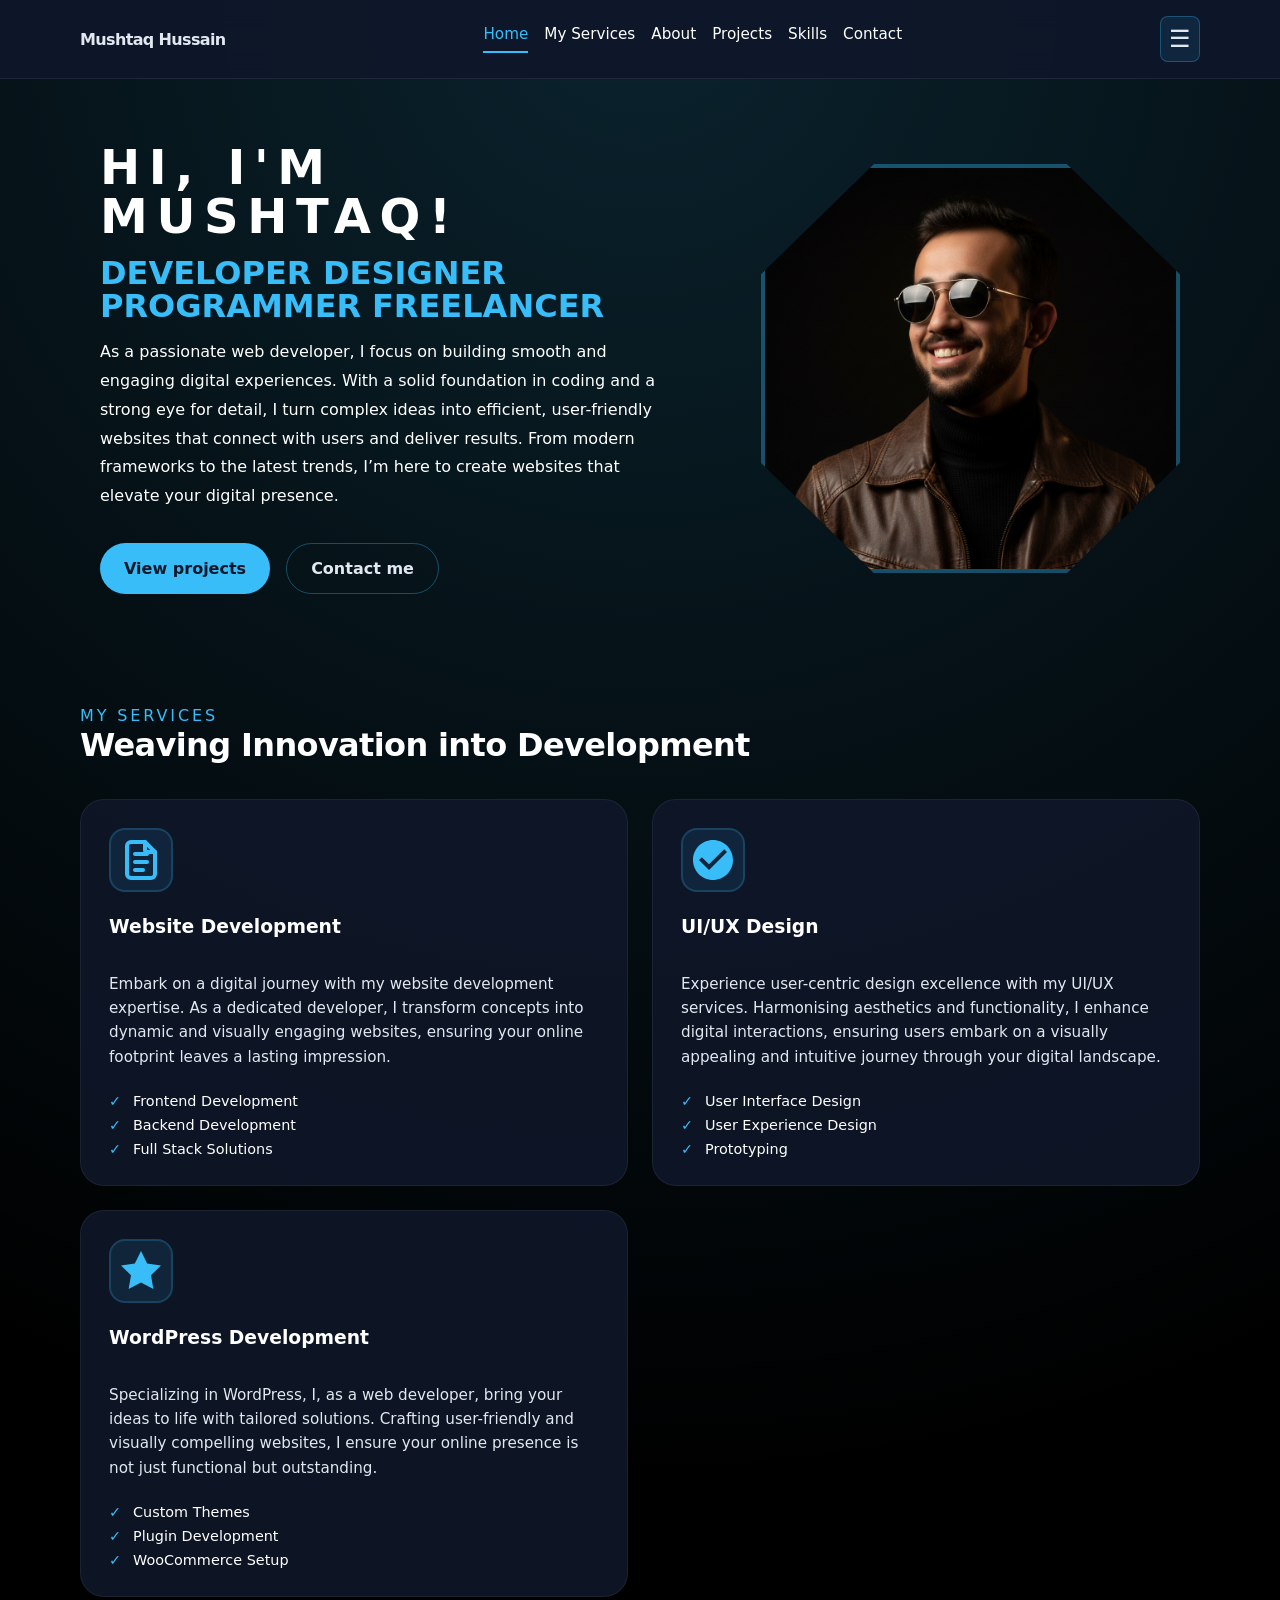
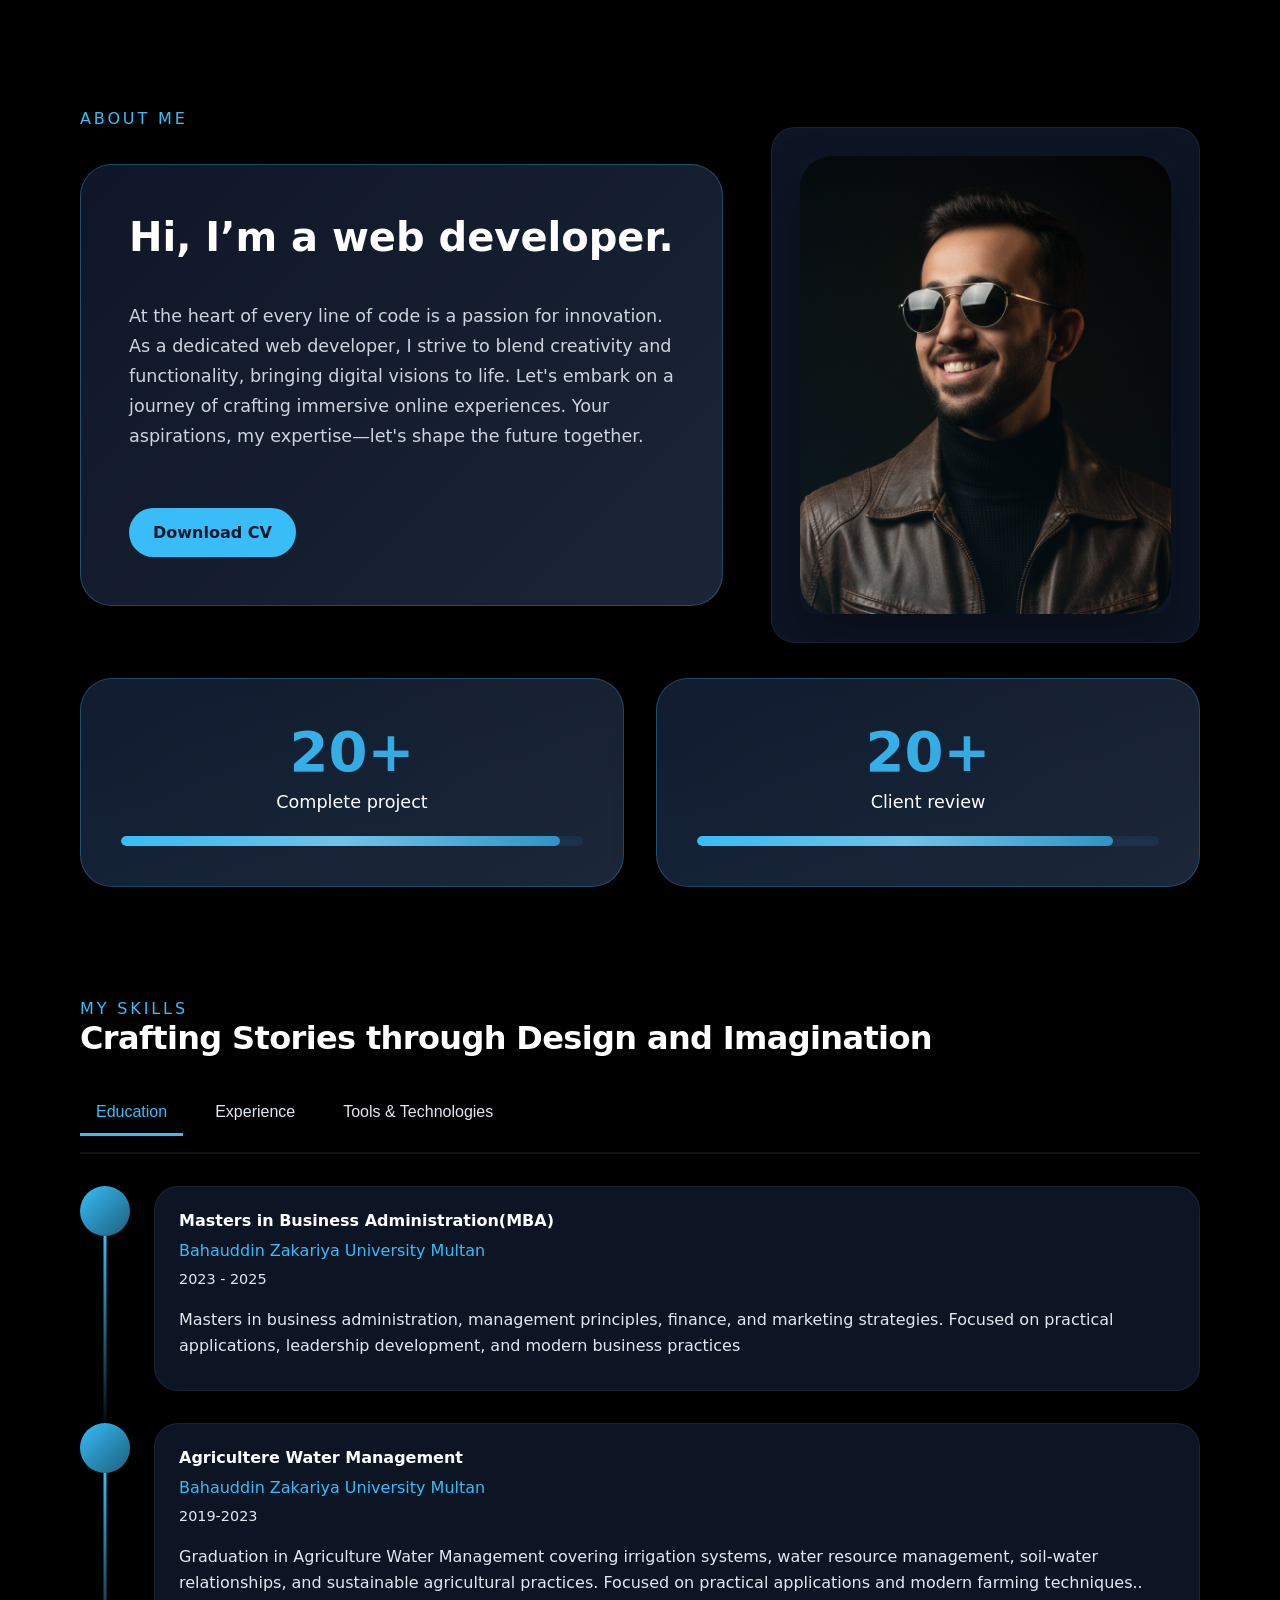
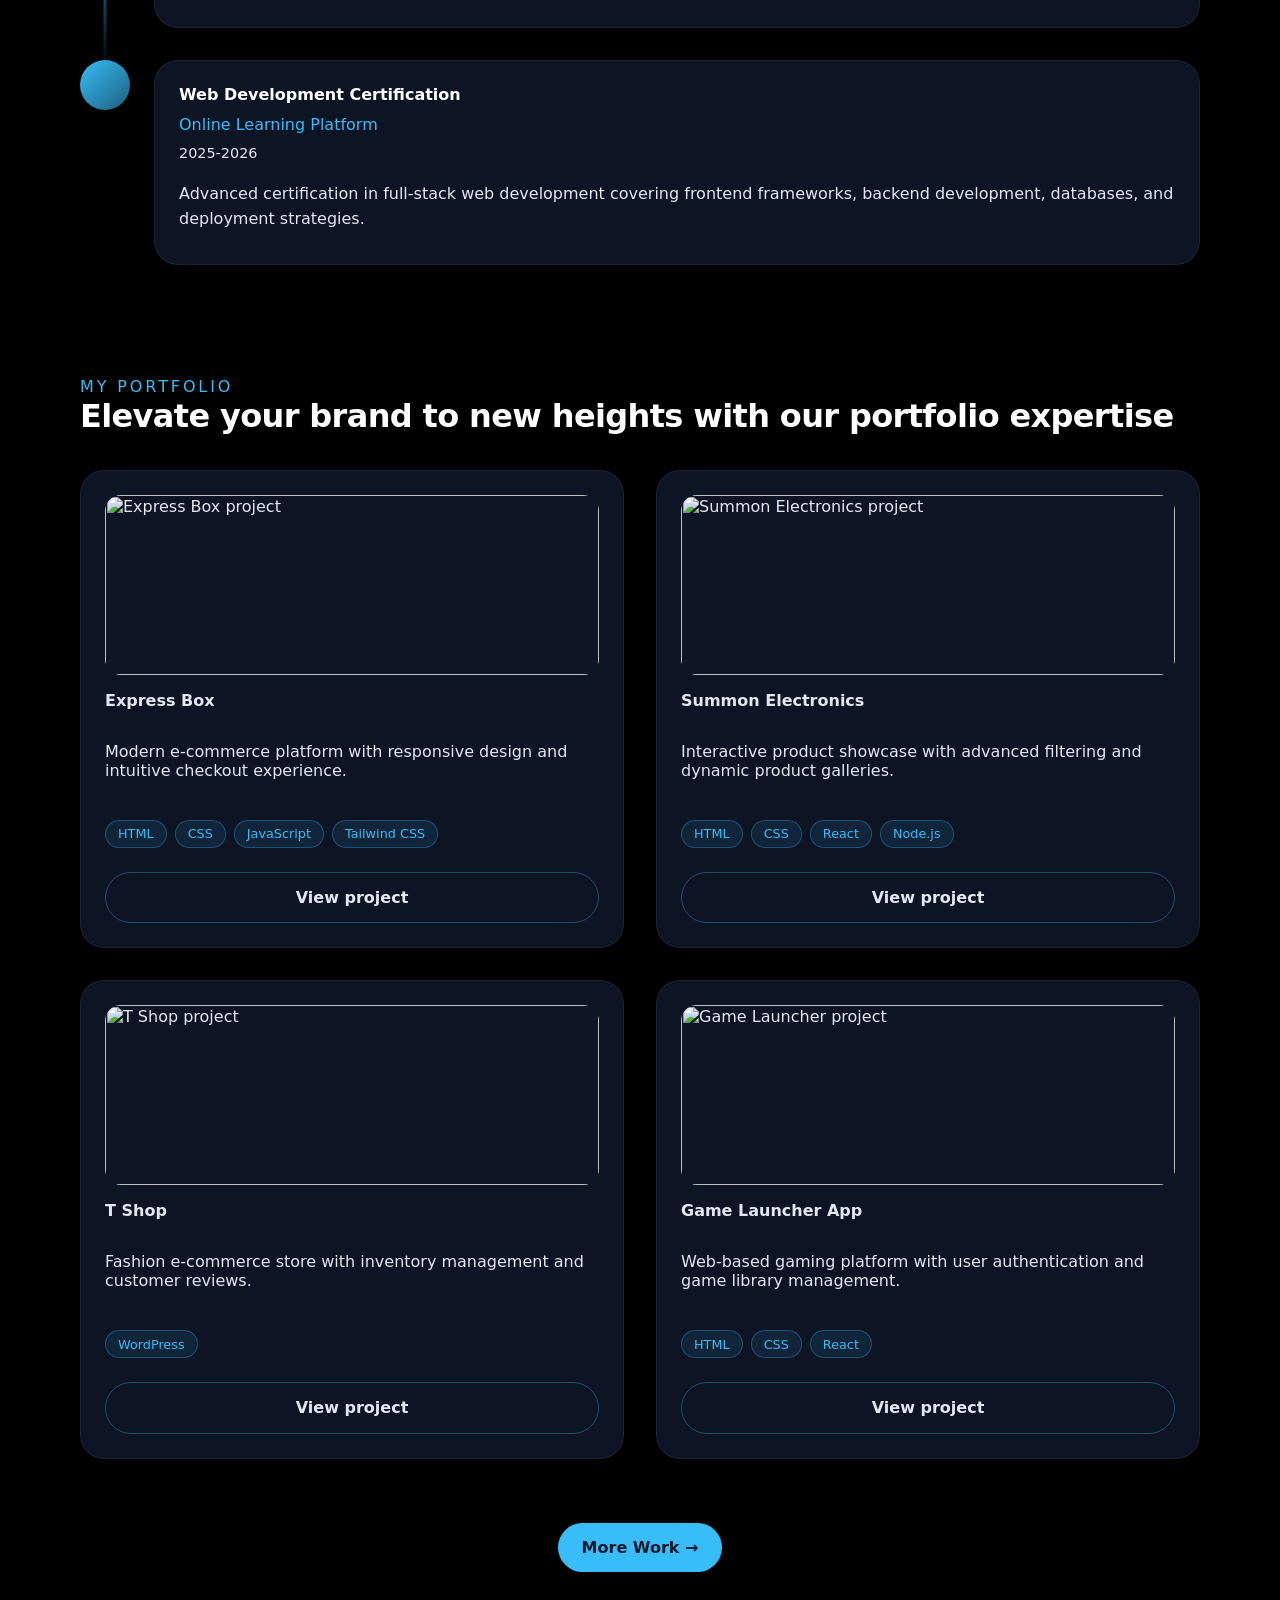
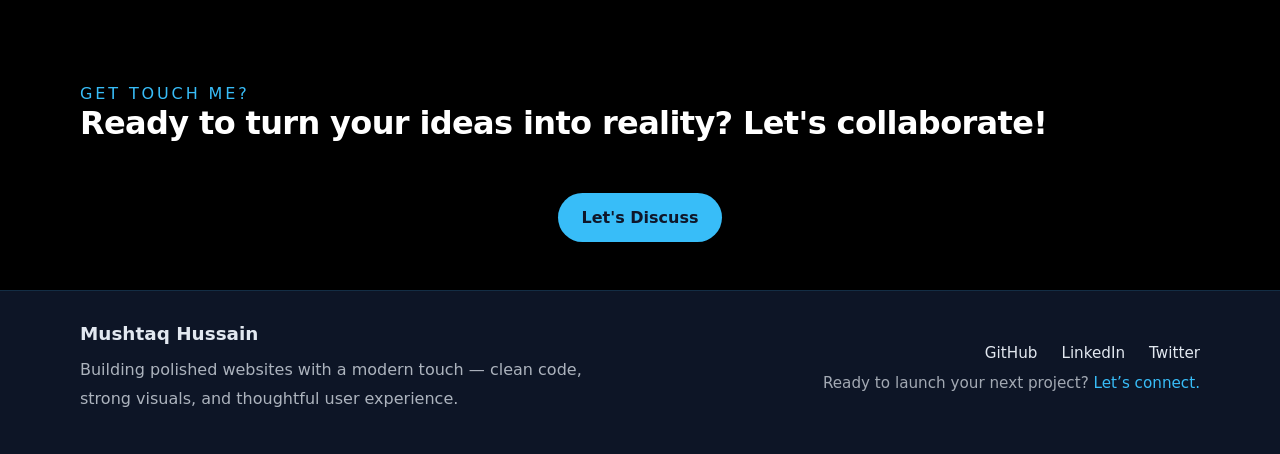
==== commit 920e9b6e: "Fix formatting in index.html" ====
--- a/index.html
+++ b/index.html
@@ -1,4 +1,4 @@
-<!DOCTYPE html>
+
 <html lang="en">
 <head>
                     <meta charset="UTF-8">
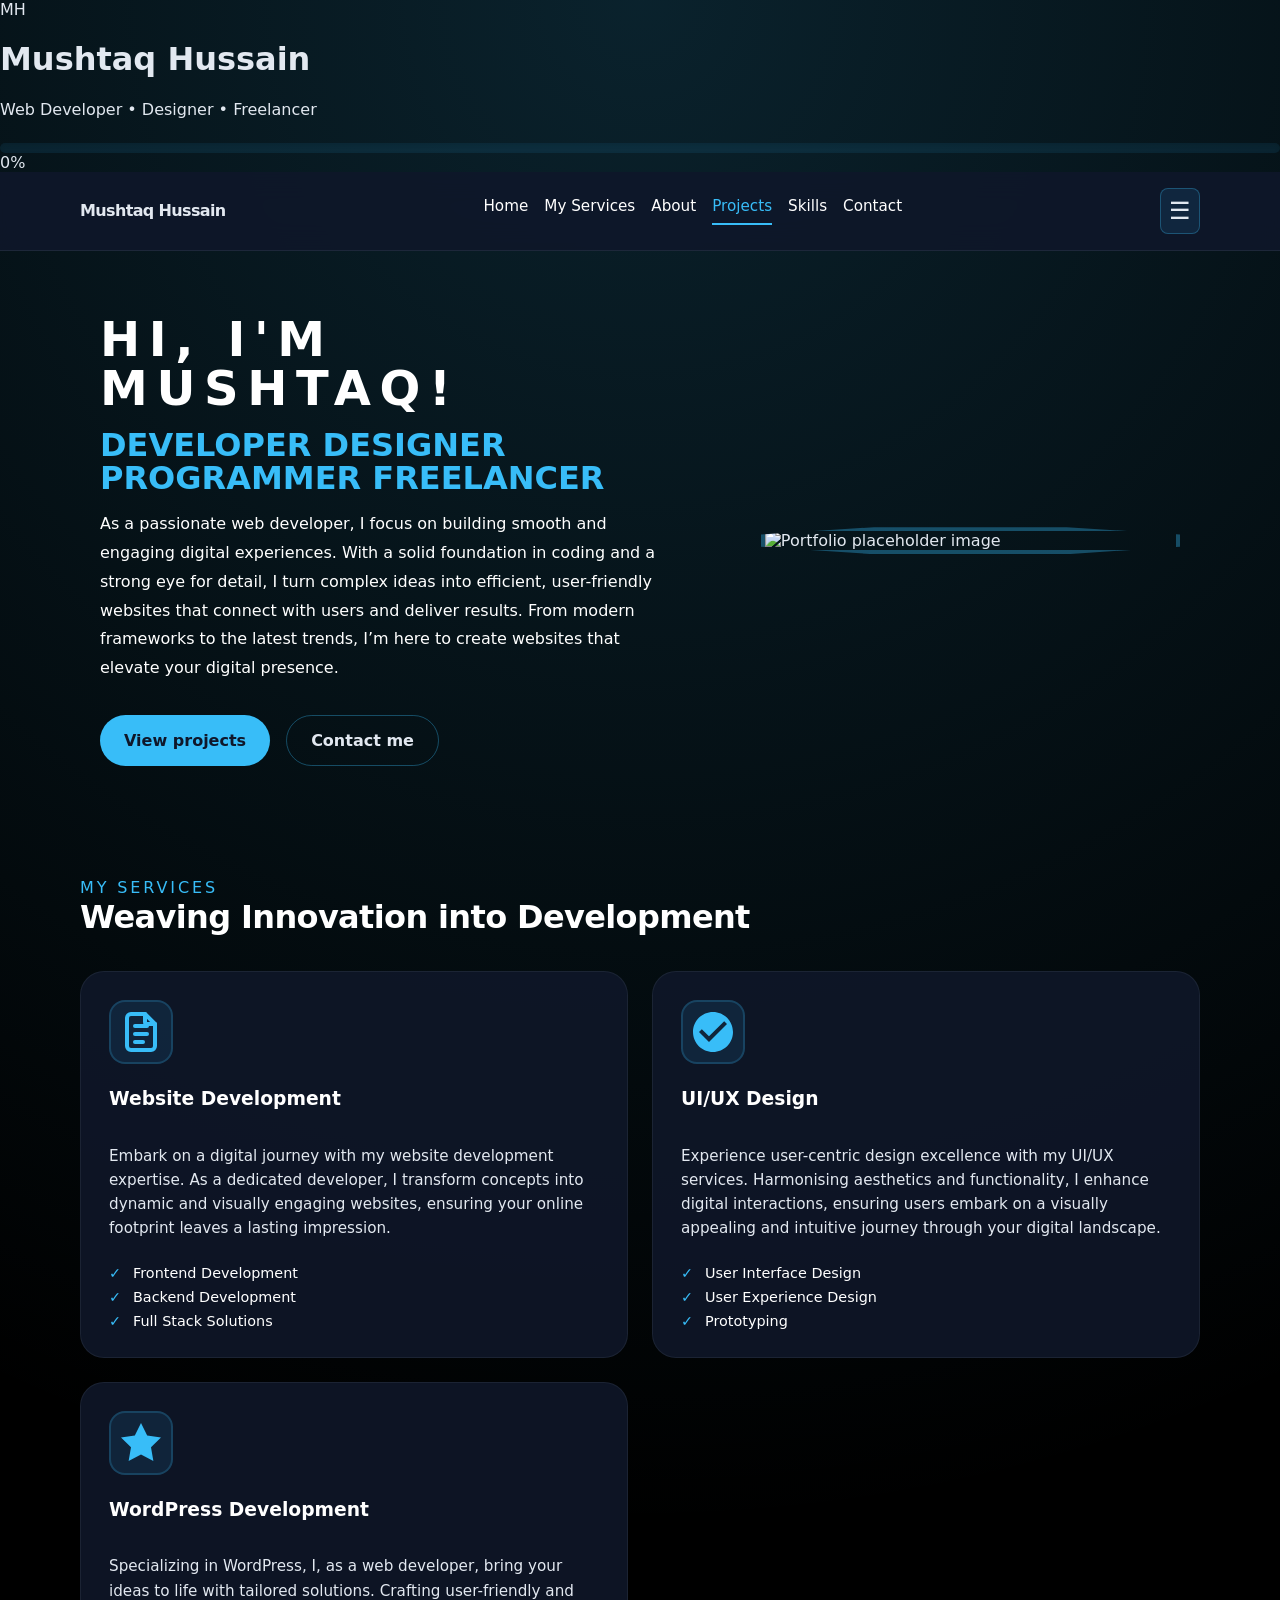
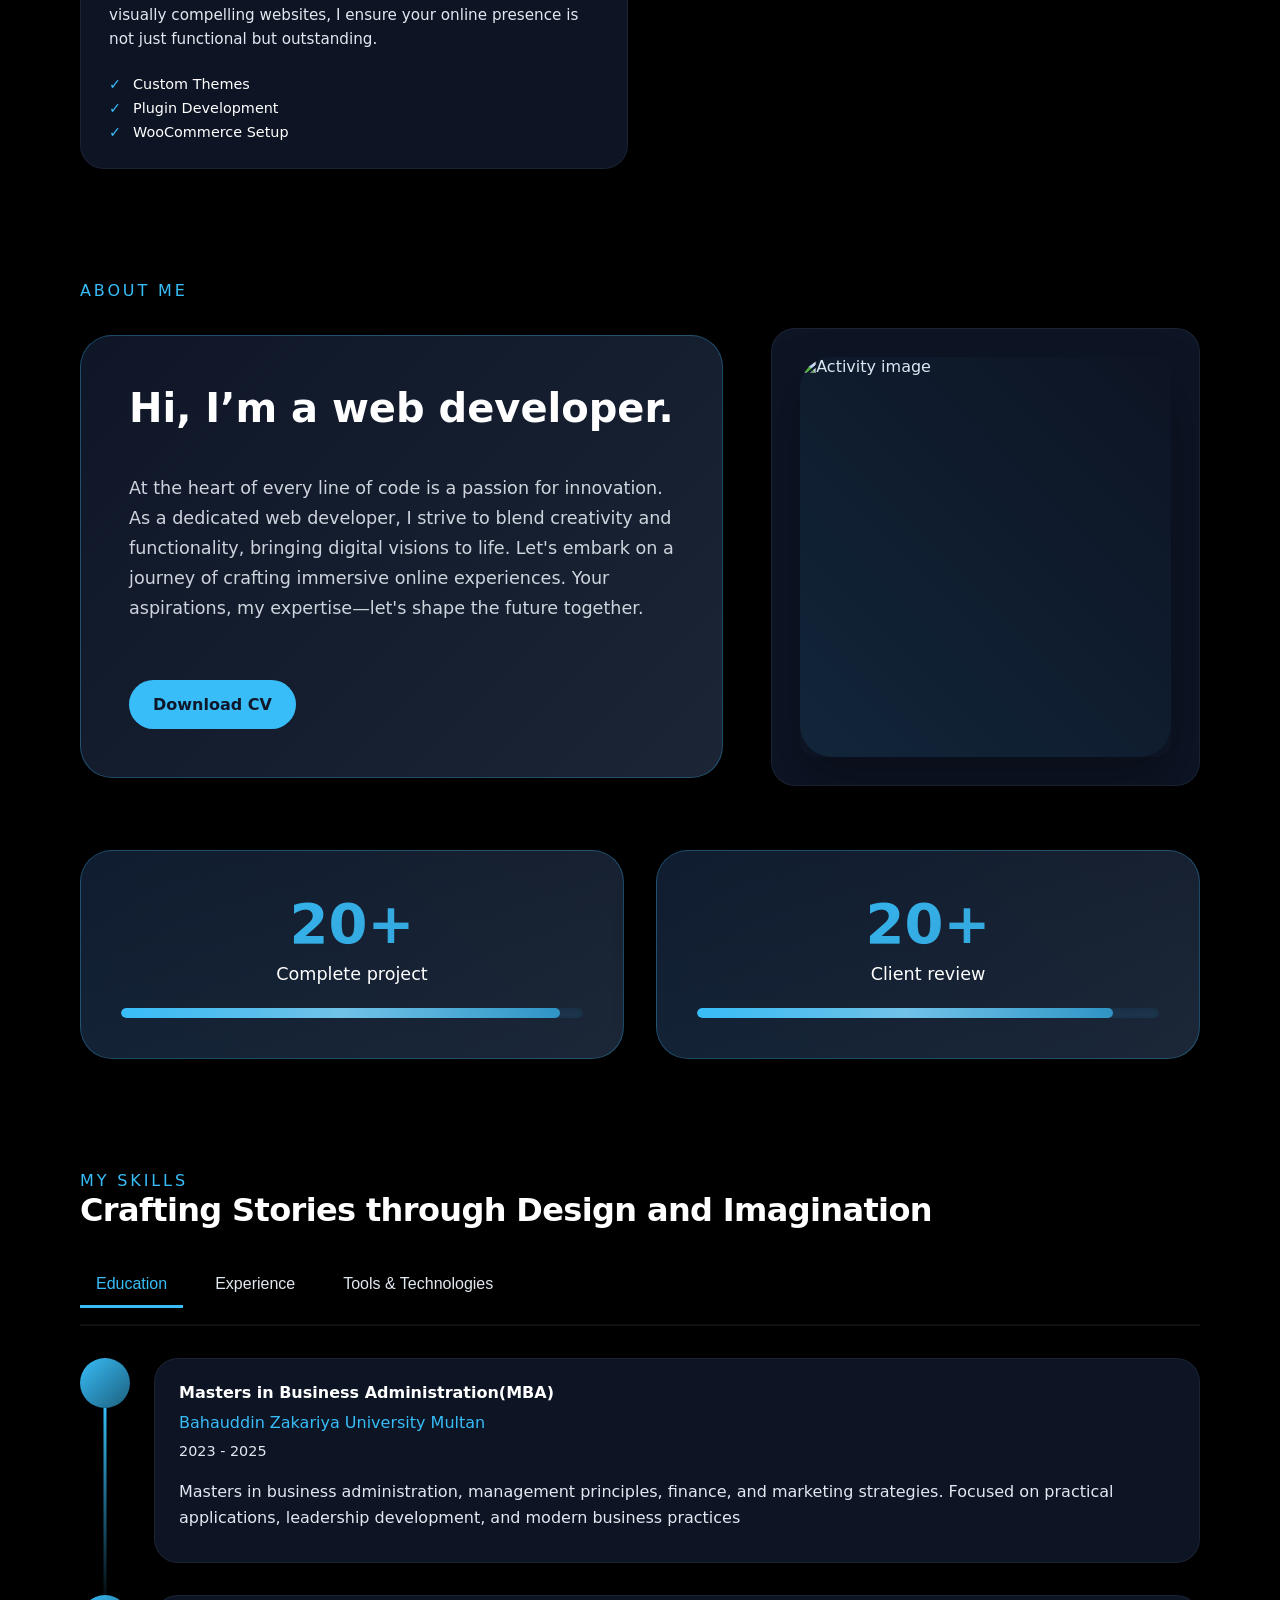
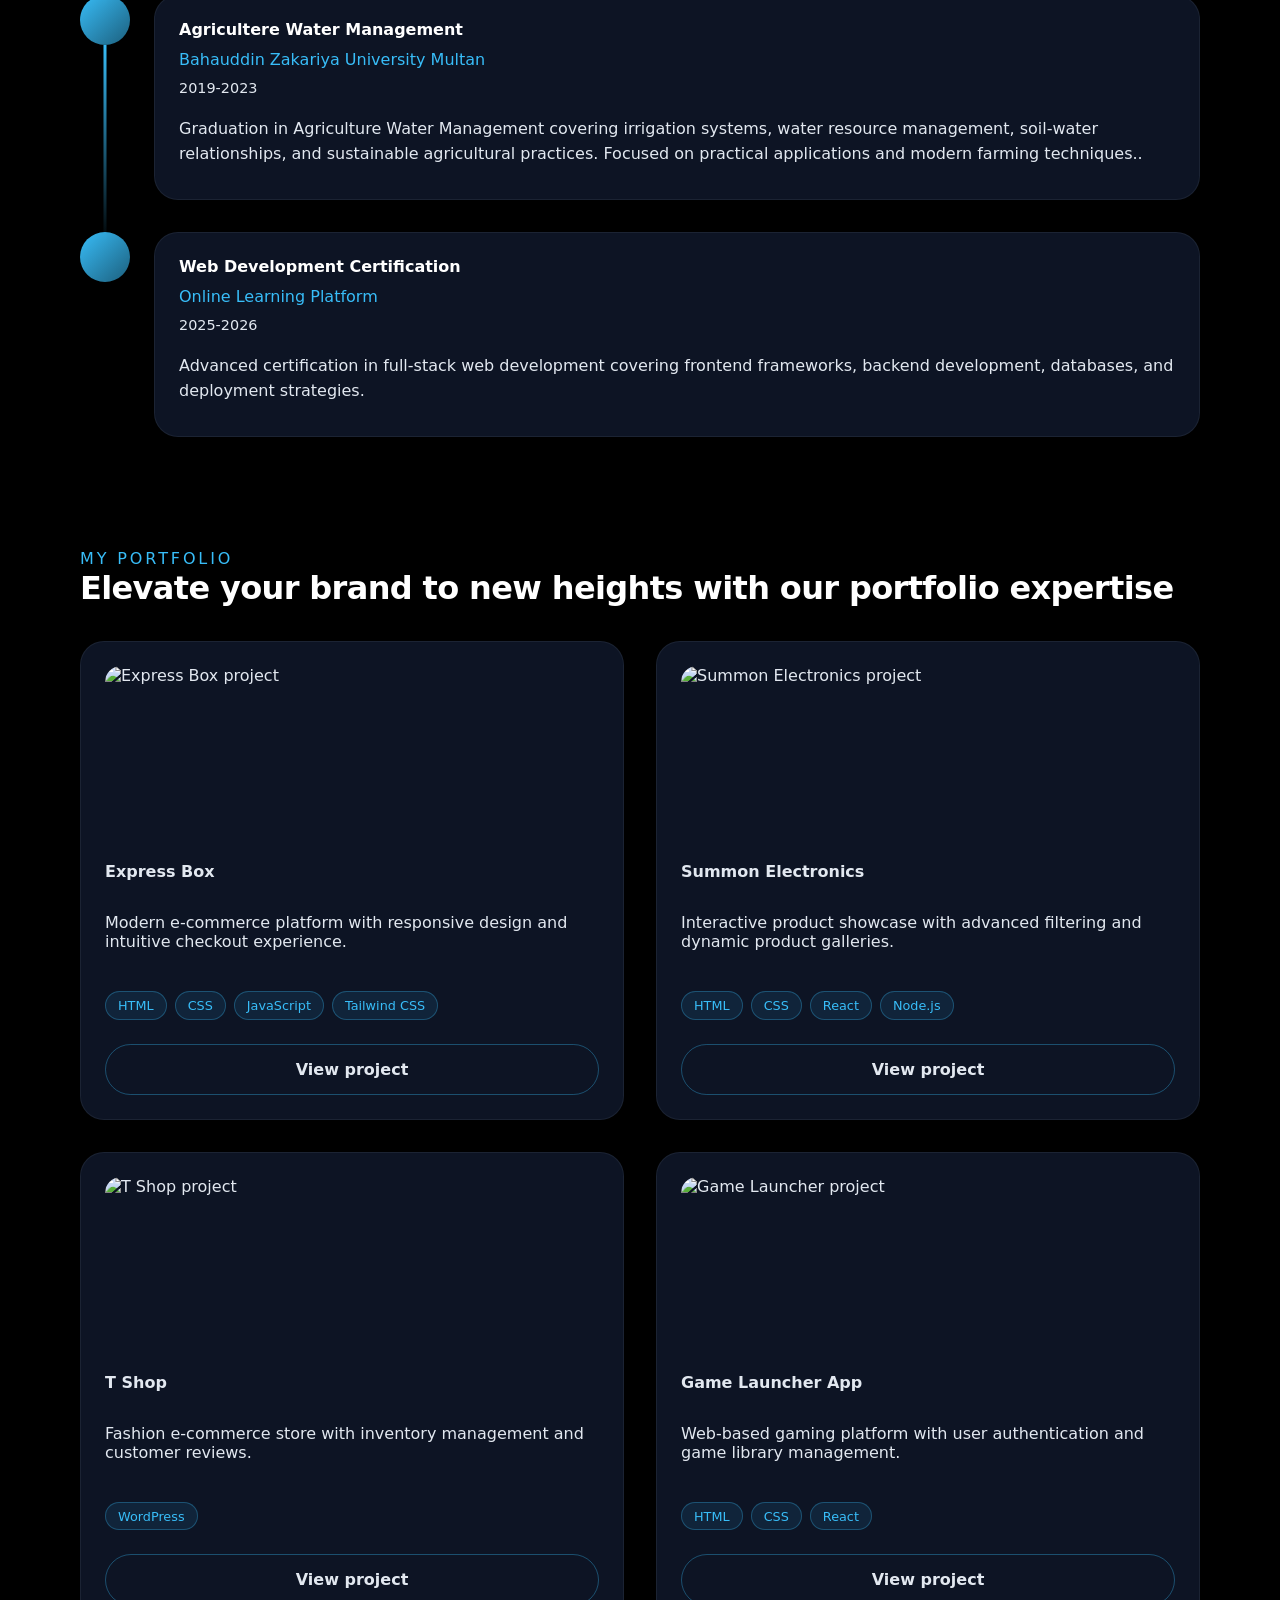
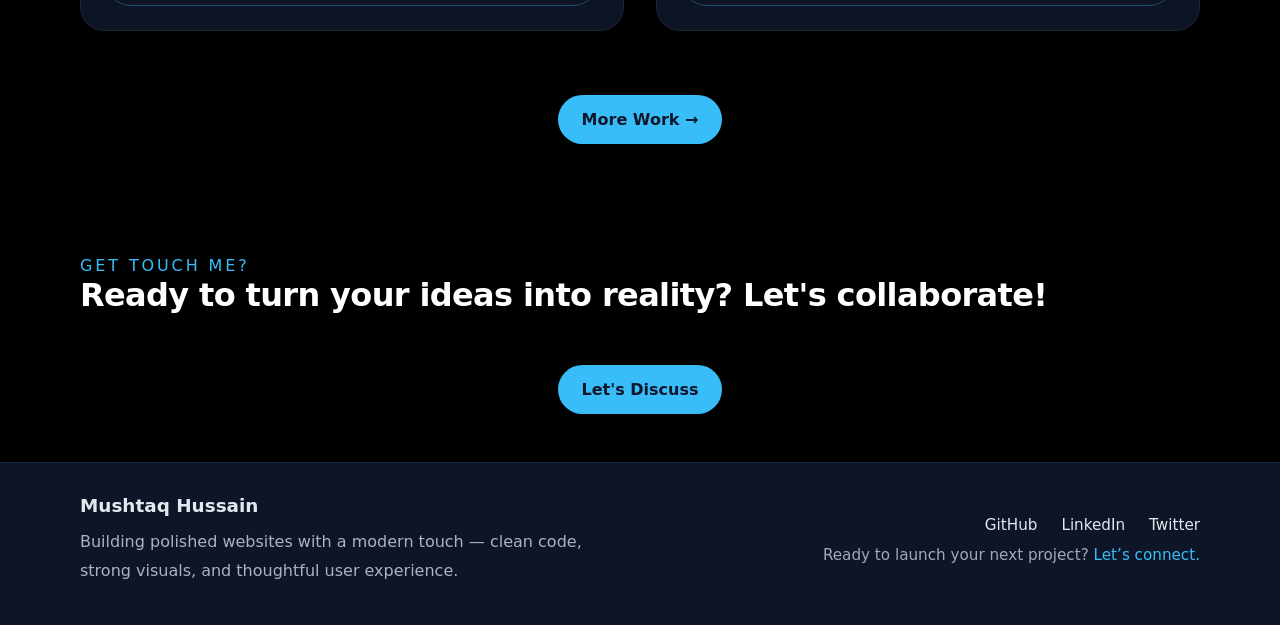
==== commit f09503cb: "Add splash screen and update image paths" ====
--- a/index.html
+++ b/index.html
@@ -1,12 +1,27 @@
-
+<!DOCTYPE html>
 <html lang="en">
 <head>
-                    <meta charset="UTF-8">
-                    <meta name="viewport" content="width=device-width, initial-scale=1.0">
-                    <title>My Portfolio - Mushtaq Hussain</title>
-                    <link rel="stylesheet" href="style.css">
+    <meta charset="UTF-8">
+    <meta name="viewport" content="width=device-width, initial-scale=1.0">
+    <title>My Portfolio - Mushtaq Hussain</title>
+    <link rel="stylesheet" href="style.css">
+    <link rel="icon" href="assets/android-chrome-192x192.png">
 </head>
 <body>
+    <!-- Professional Splash Screen -->
+    <div class="splash-screen" id="splash-screen">
+        <div class="splash-content"> 
+            <div class="splash-logo">MH</div>
+            <h1 class="splash-title">Mushtaq Hussain</h1>
+            <p class="splash-subtitle">Web Developer • Designer • Freelancer</p>
+            <div class="splash-progress">
+                <div class="progress-bar">
+                    <div class="progress-fill"></div>
+                </div>
+                <span class="progress-text" id="progress-percent">0%</span>
+            </div>
+        </div>
+    </div>
     <header>
         <div class="container">
             <nav>
@@ -26,7 +41,7 @@
                         <button class="close-btn" id="closeHamburger">×</button>
                     </nav>
                     <div class="hamburger-about">
-                        <div class="about-grid">
+                        <div class="">
                             <div class="card">
                                 <h3>Hi, I’m a web developer.</h3>
                                 <p>I build responsive websites using HTML, CSS, and JavaScript. My goal is to create thoughtful user experiences with clean, modern interfaces and intuitive interactions.</p>
@@ -60,7 +75,7 @@
                                 <a href="mailto:mushtaq93808@gmail.com" class="btn">Email me</a>
                                 <button id="hamburgerCopyEmailBtn" class="btn-outline" type="button">Copy email</button>
                             </div>
-                            <p class="contact-info">Or change this email to your own address and share it with clients.</p>
+                         
                         </div>
                     </div>
                 </div>
@@ -84,7 +99,7 @@
                 </div>
             </div>
             <div class="hero-image">
-                <img src="profile.png" alt="Portfolio placeholder image">
+                <img src="assets/profile.png" alt="Portfolio placeholder image">
             </div>
         </section>
      </div>
@@ -157,7 +172,7 @@
                 <div class="card">
                     
                     <div class="activity-gallery">
-                        <img class="card-img" src="profile.png" alt="Activity image">
+                        <img class="card-img" src="assets/profile.png" alt="Activity image">
                     </div>
                 </div>
             </div>
@@ -182,6 +197,7 @@
        
 
         <section id="skills">
+            
             <p class="section-title">My Skills</p>
             <h2 class="section-subtitle">Crafting Stories through Design and Imagination</h2>
             
@@ -377,3 +393,4 @@
     <script src="script.js"></script>
 </body>
 </html>
+
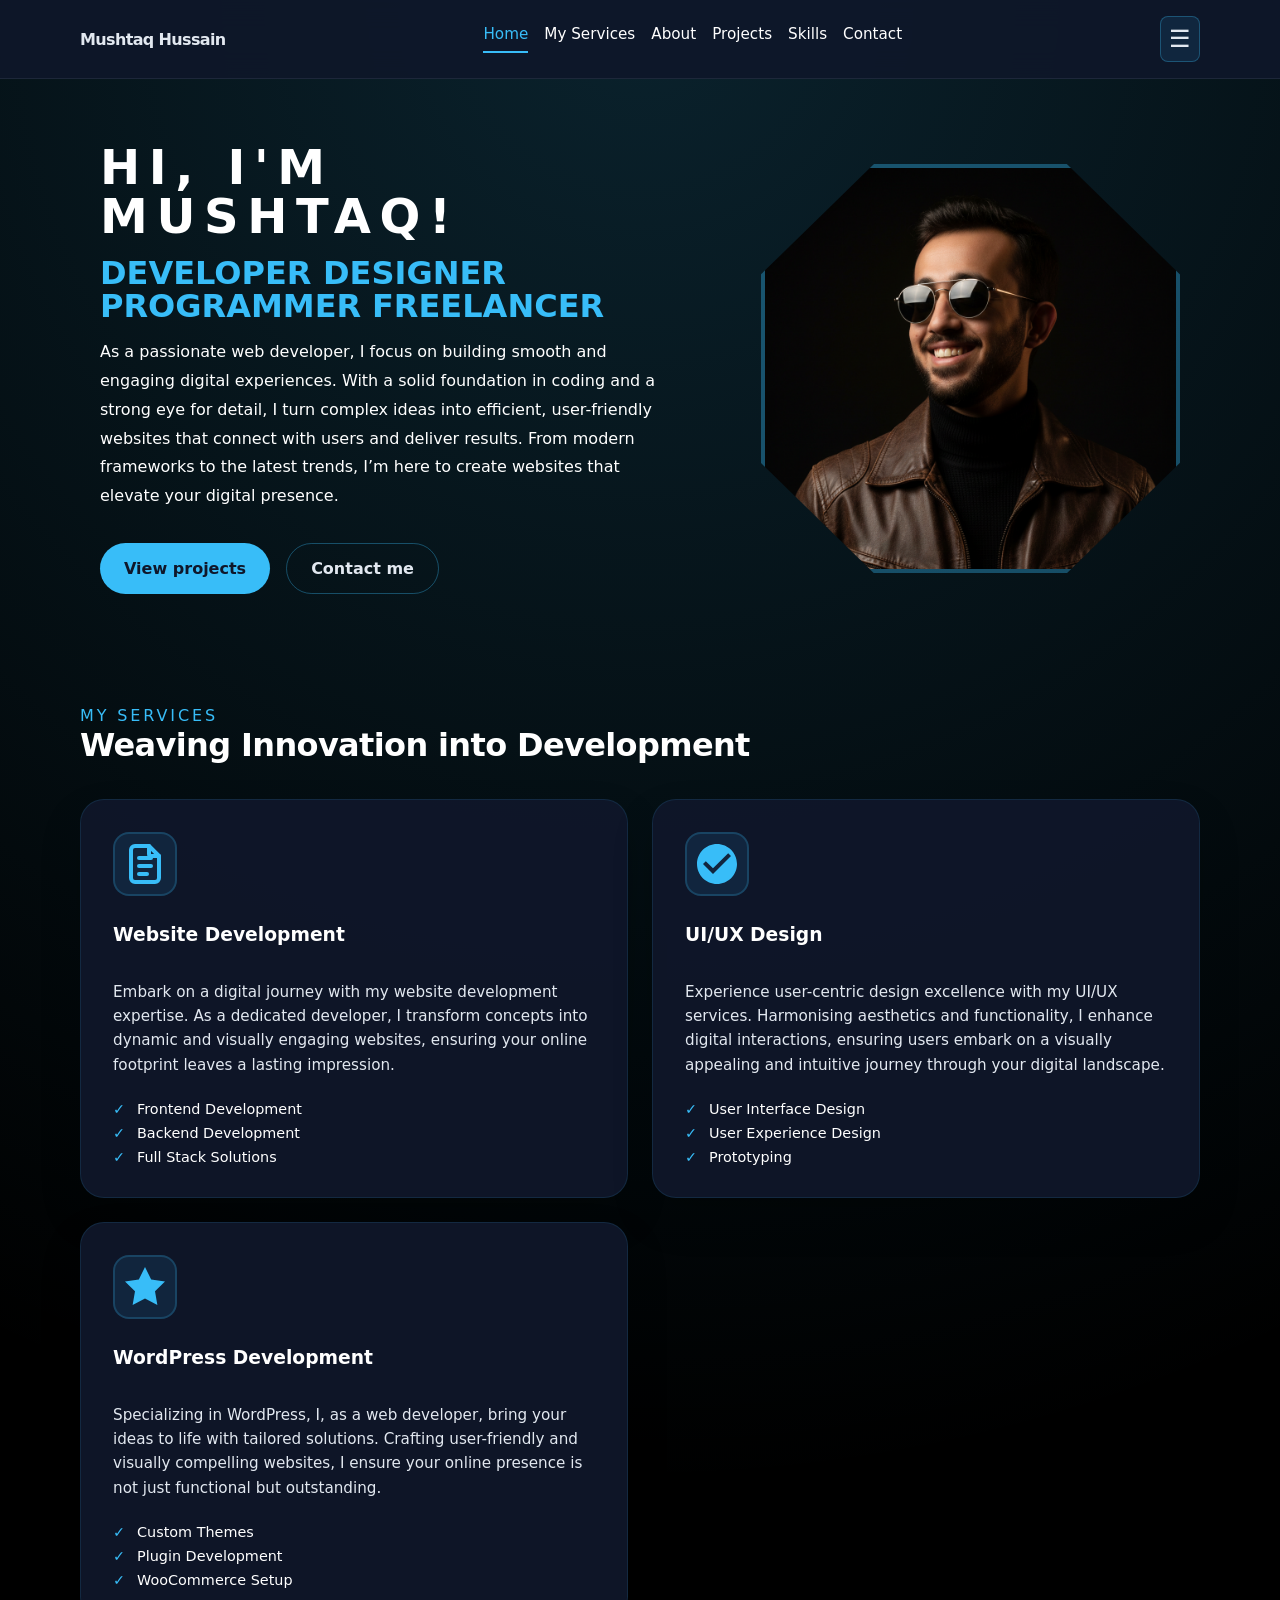
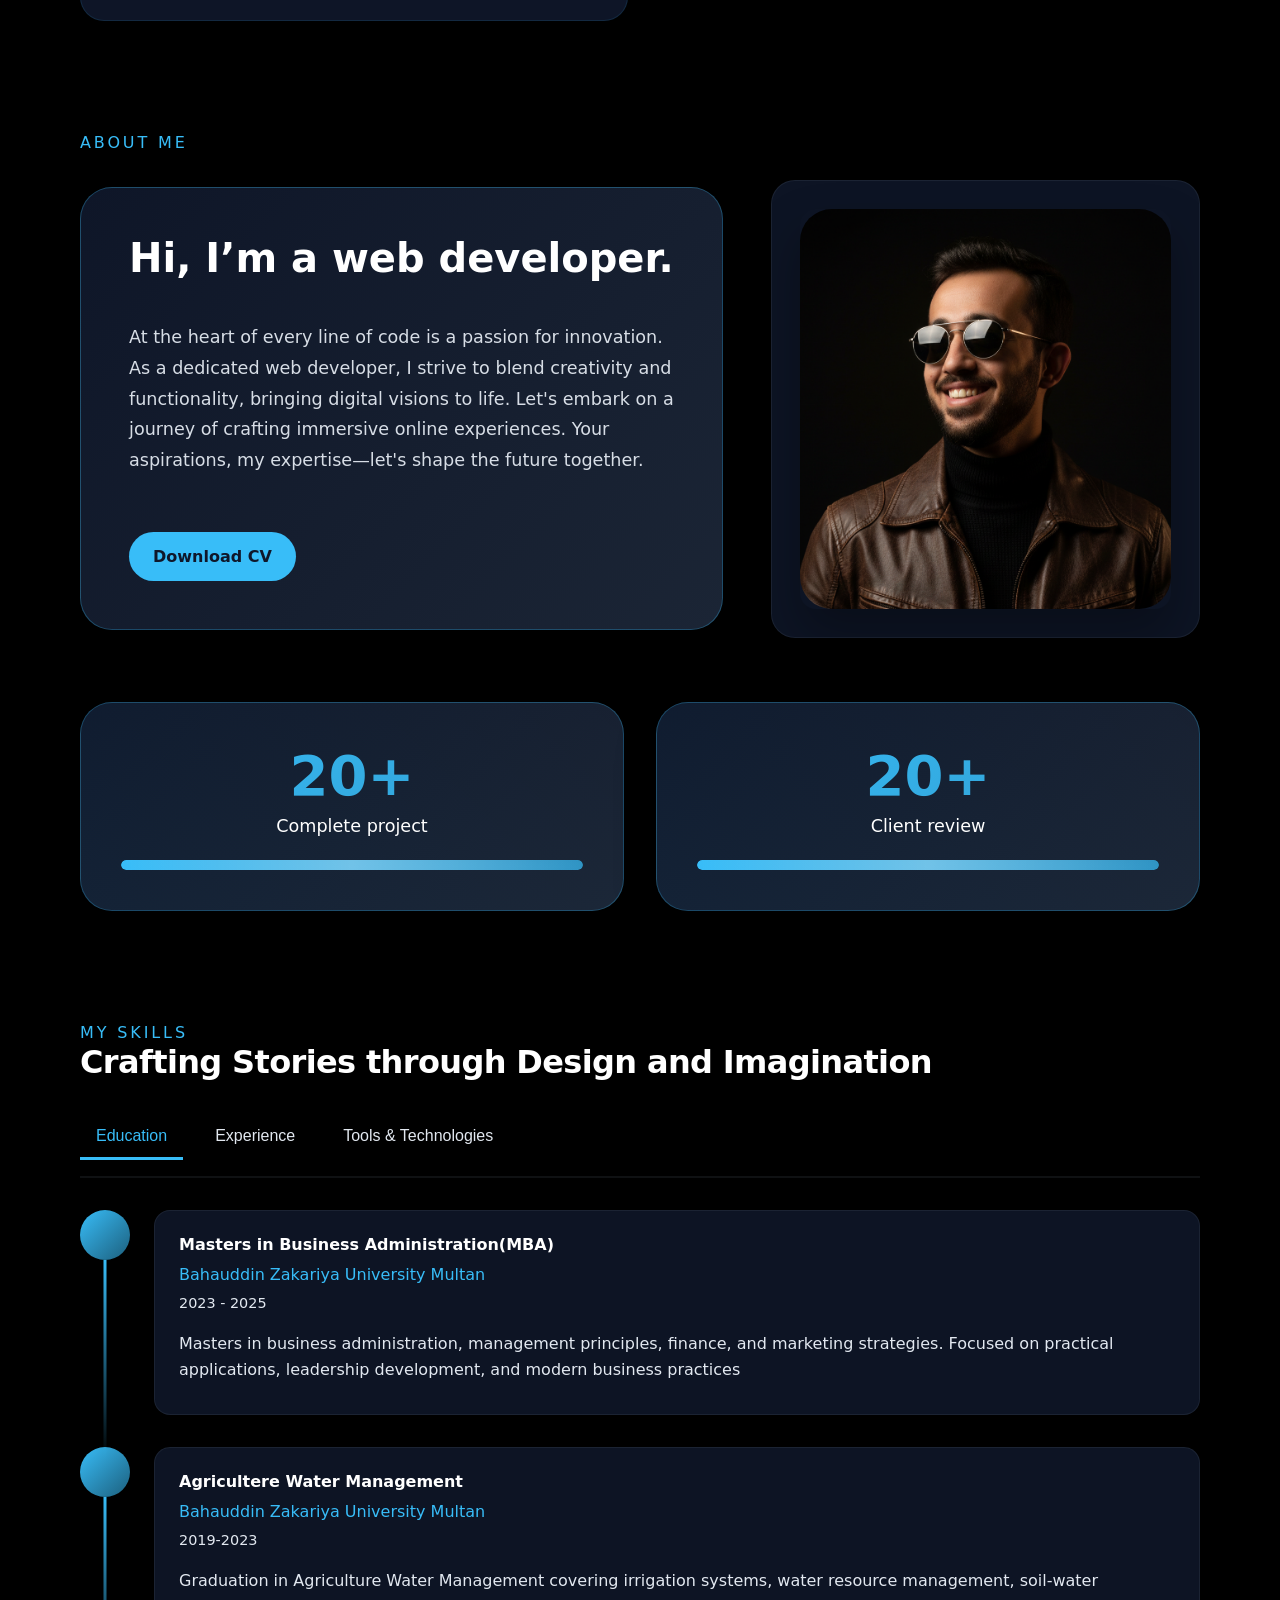
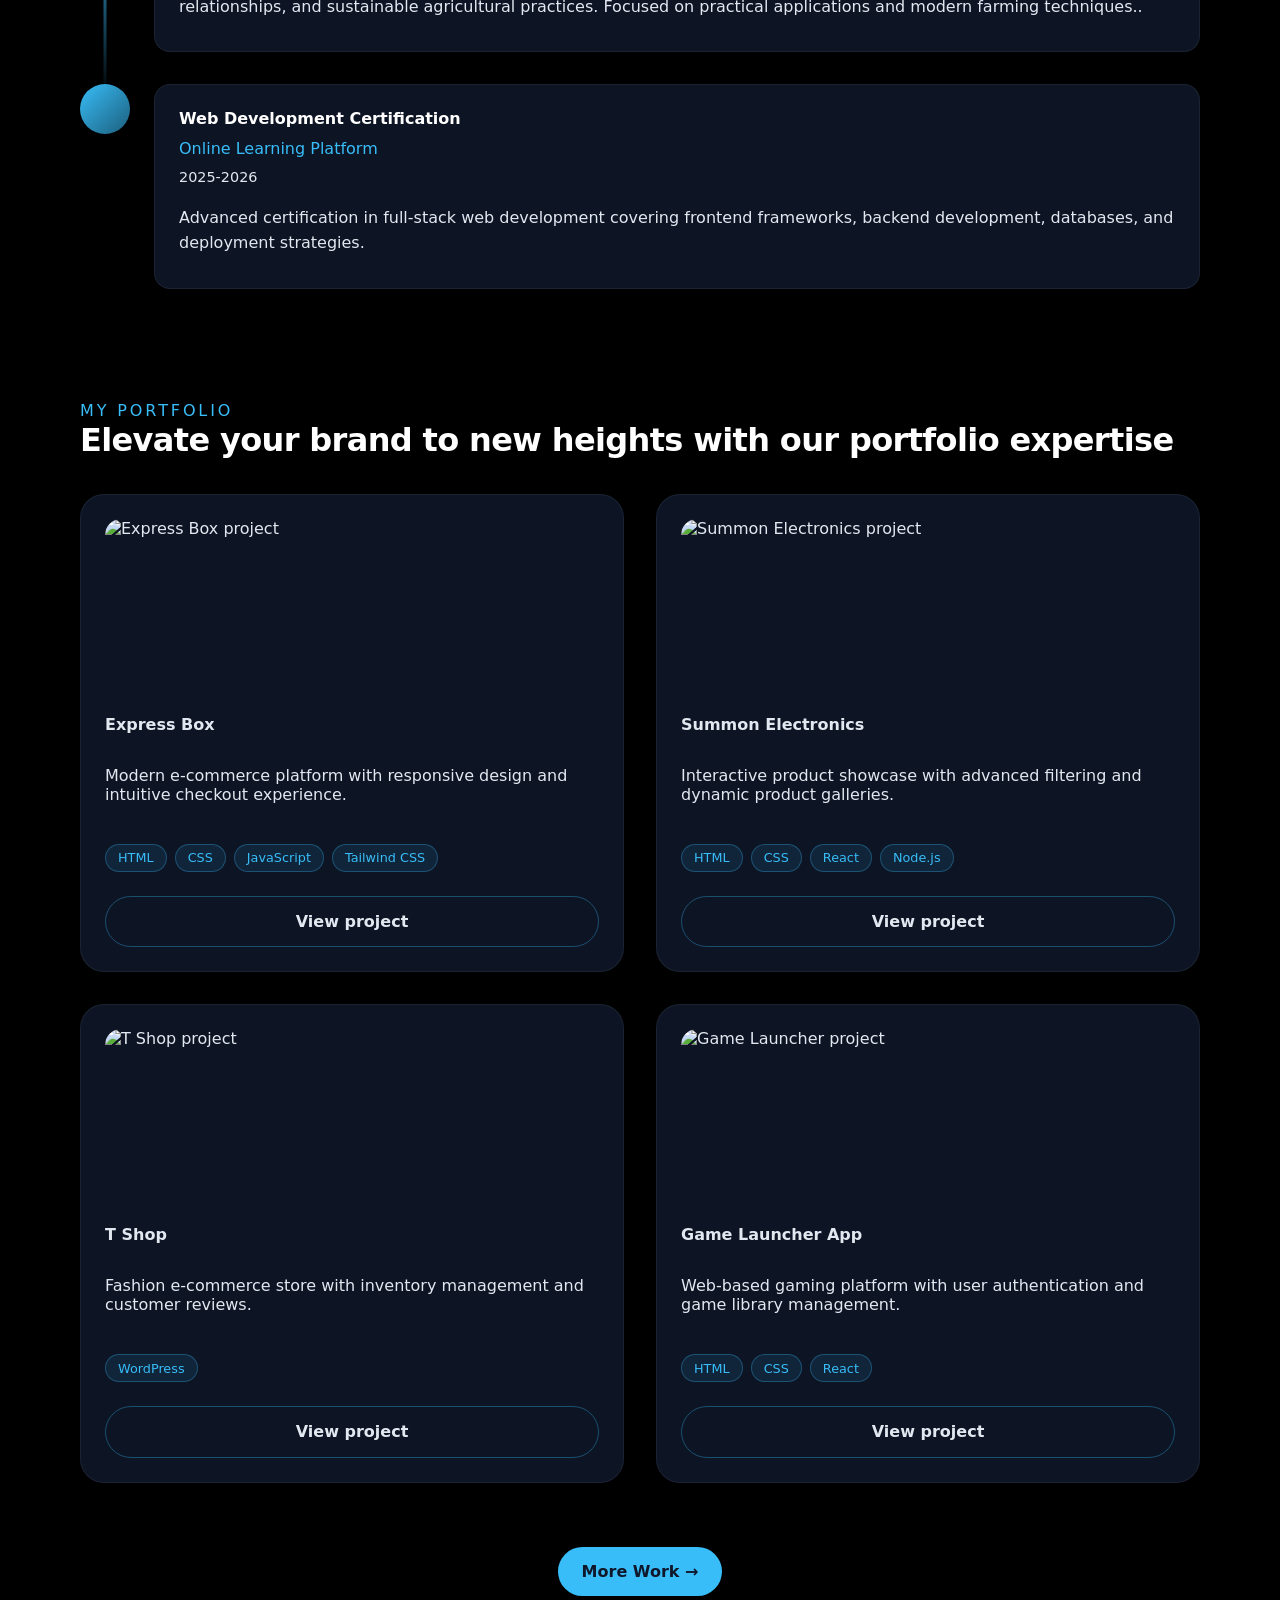
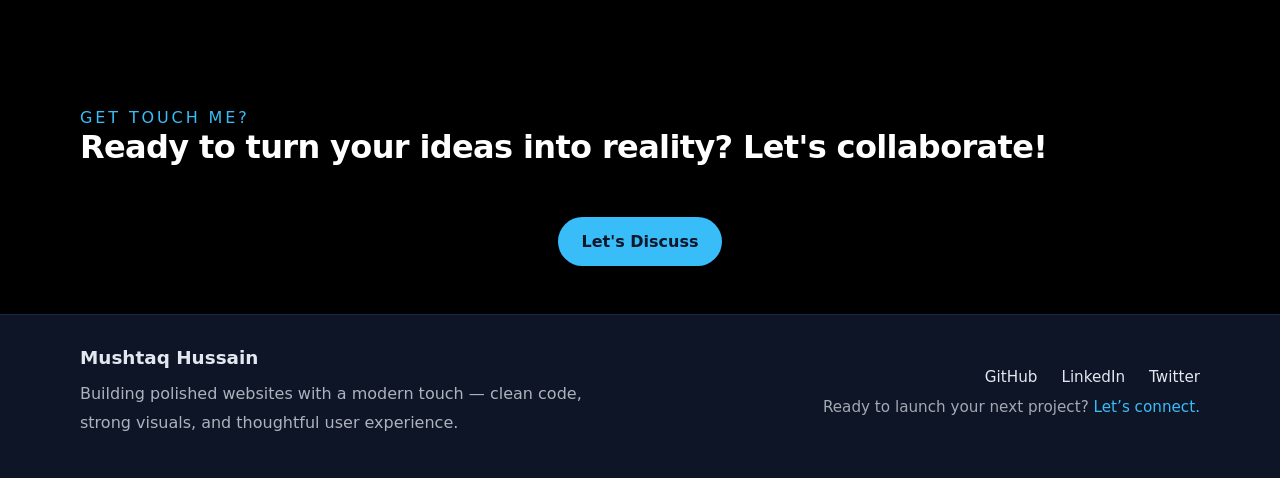
==== commit 03bc4832: "Update image and icon paths in index.html" ====
--- a/index.html
+++ b/index.html
@@ -5,7 +5,7 @@
     <meta name="viewport" content="width=device-width, initial-scale=1.0">
     <title>My Portfolio - Mushtaq Hussain</title>
     <link rel="stylesheet" href="style.css">
-    <link rel="icon" href="assets/android-chrome-192x192.png">
+    <link rel="icon" href="android-chrome-192x192.png">
 </head>
 <body>
     <!-- Professional Splash Screen -->
@@ -99,7 +99,7 @@
                 </div>
             </div>
             <div class="hero-image">
-                <img src="assets/profile.png" alt="Portfolio placeholder image">
+                <img src="profile.png" alt="Portfolio placeholder image">
             </div>
         </section>
      </div>
@@ -172,7 +172,7 @@
                 <div class="card">
                     
                     <div class="activity-gallery">
-                        <img class="card-img" src="assets/profile.png" alt="Activity image">
+                        <img class="card-img" src="profile.png" alt="Activity image">
                     </div>
                 </div>
             </div>
--- a/style.css
+++ b/style.css
@@ -23,6 +23,160 @@
   color: var(--text);
 }
 
+/* ═══════════════════════════════════════
+   PROFESSIONAL SPLASH SCREEN
+   ═══════════════════════════════════════ */
+.splash-screen {
+  position: fixed;
+  inset: 0;
+  z-index: 9999;
+  background: linear-gradient(135deg, rgba(15, 23, 42, 0.98), rgba(30, 41, 59, 0.96));
+  backdrop-filter: blur(10px);
+  display: flex;
+  align-items: center;
+  justify-content: center;
+  flex-direction: column;
+  overflow: hidden;
+  cursor: default;
+}
+
+.splash-screen::before {
+  content: '';
+  position: absolute;
+  inset: 0;
+  background: radial-gradient(circle at top left, rgba(56, 189, 248, 0.08), transparent 40%),
+              radial-gradient(circle at bottom right, rgba(56, 189, 248, 0.05), transparent 40%);
+  pointer-events: none;
+}
+
+.splash-screen.fade-out {
+  animation: splashFade 0.8s ease-out forwards;
+}
+
+@keyframes splashFade {
+  to {
+    opacity: 0;
+    visibility: hidden;
+    transform: translateY(-20px);
+  }
+}
+
+.splash-content {
+  position: relative;
+  z-index: 1;
+  text-align: center;
+  display: flex;
+  flex-direction: column;
+  align-items: center;
+  gap: 2rem;
+  animation: splashIn 0.8s ease-out;
+}
+
+@keyframes splashIn {
+  from {
+    opacity: 0;
+    transform: scale(0.95) translateY(20px);
+  }
+  to {
+    opacity: 1;
+    transform: scale(1) translateY(0);
+  }
+}
+
+.splash-logo {
+  width: 80px;
+  height: 80px;
+  background: linear-gradient(135deg, var(--accent), rgba(56, 189, 248, 0.6));
+  border-radius: 1.5rem;
+  display: flex;
+  align-items: center;
+  justify-content: center;
+  font-weight: 700;
+  font-size: 2rem;
+  color: #0f172a;
+  box-shadow: 0 20px 40px rgba(56, 189, 248, 0.2), inset 0 -2px 8px rgba(0, 0, 0, 0.2);
+  animation: logoBounce 0.8s ease-out;
+}
+
+@keyframes logoBounce {
+  0% {
+    transform: scale(0.5);
+    opacity: 0;
+  }
+  100% {
+    transform: scale(1);
+    opacity: 1;
+  }
+}
+
+.splash-title {
+  margin: 0;
+  font-size: clamp(1.8rem, 4vw, 2.8rem);
+  font-weight: 700;
+  letter-spacing: -0.02em;
+  color: var(--muted);
+  animation: titleSlide 0.8s ease-out 0.2s both;
+}
+
+@keyframes titleSlide {
+  from {
+    opacity: 0;
+    transform: translateY(20px);
+  }
+  to {
+    opacity: 1;
+    transform: translateY(0);
+  }
+}
+
+.splash-subtitle {
+  margin: 0;
+  font-size: 1rem;
+  color: rgba(226, 232, 240, 0.7);
+  letter-spacing: 0.08em;
+  text-transform: uppercase;
+  font-weight: 500;
+  animation: titleSlide 0.8s ease-out 0.3s both;
+}
+
+/* .splash-progress {
+  display: flex;
+  align-items: center;
+  gap: 1rem;
+  animation: titleSlide 0.8s ease-out 0.4s both;
+} */
+
+.progress-bar {
+  width: 200px;
+  height: 3px;
+  background: rgba(56, 189, 248, 0.15);
+  border-radius: 2px;
+  overflow: hidden;
+  position: relative;
+}
+
+.progress-fill {
+  height: 100%;
+  width: 0;
+  background: linear-gradient(90deg, var(--accent), rgba(56, 189, 248, 0.8));
+  border-radius: 2px;
+  animation: progressLoad 2.2s ease-out forwards;
+}
+
+@keyframes progressLoad {
+  0% { width: 0; }
+  75% { width: 85%; }
+  100% { width: 100%; }
+}
+
+.progress-text {
+  font-size: 0.85rem;
+  color: var(--accent);
+  font-weight: 600;
+  min-width: 40px;
+  text-align: right;
+}
+
 .hero-image img {
   max-width: 100%;
   display: block;
@@ -46,9 +200,7 @@
   background: rgba(15, 23, 42, 0.92);
   backdrop-filter: blur(14px);
   border-bottom: 1px solid rgba(148, 163, 184, 0.12);
-
-}
-
+}
 
 nav {
   display: flex;
@@ -91,7 +243,7 @@
   border-radius: 0.5rem;
   padding: 1rem;
   width: 400px;
-  max-height: 100vh;
+  max-height: 85vh;
   overflow-y: auto;
   z-index: 10;
   opacity: 0;
@@ -216,8 +368,6 @@
   }
 }
 
-
-
 .hero p {
   font-size: 1rem;
   line-height: 1.8;
@@ -252,7 +402,6 @@
 .btn:hover,
 .btn-outline:hover {
   transform: translateY(-1px);
-  box-shadow: 0 0 20px rgba(56, 189, 248, 0.5);
 }
 
 .btn-outline {
@@ -264,6 +413,30 @@
 .btn-sm {
   padding: 0.65rem 1.25rem;
   font-size: 0.9rem;
+}
+
+.hero-image {
+  position: relative;
+  overflow: hidden;
+  border-radius: 2rem;
+}
+
+.hero-image::before {
+  content: '';
+  position: absolute;
+  top: 0;
+  left: -25%;
+  width: 150%;
+  height: 100%;
+  background: linear-gradient(120deg, transparent 35%, rgba(56, 189, 248, 0.18) 45%, rgba(56, 189, 248, 0.08) 55%, transparent 70%);
+  transform: translateX(-100%);
+  transition: transform 0.8s ease;
+  z-index: 2;
+  pointer-events: none;
+}
+
+.hero-image:hover::before {
+  transform: translateX(100%);
 }
 
 .hero-image img {
@@ -272,7 +445,7 @@
   background: transparent;
   clip-path: polygon(27% 0%, 73% 0%, 100% 27%, 100% 73%, 73% 100%, 27% 100%, 0% 73%, 0% 27%);
   border: 4px solid rgba(56, 189, 248, 0.35);
-  transition: transform 0.3s ease;
+  transition: transform 0.35s ease, box-shadow 0.35s ease;
   transform-origin: center center;
 }
 
@@ -305,61 +478,6 @@
 
 section {
   padding: 3rem 0;
-}
-
-/* Section Animations */
-#home {
-  opacity: 0;
-  transform: scale(0.9) translateY(20px);
-}
-
-#home.animate {
-  animation: fadeInScale 0.8s ease-out forwards;
-}
-
-#services {
-  opacity: 0;
-  transform: translateX(-50px);
-}
-
-#services.animate {
-  animation: slideInLeft 0.8s ease-out forwards;
-}
-
-#about {
-  opacity: 0;
-  transform: translateX(50px);
-}
-
-#about.animate {
-  animation: slideInRight 0.8s ease-out forwards;
-}
-
-#skills {
-  opacity: 0;
-  transform: translateY(30px);
-}
-
-#skills.animate {
-  animation: fadeInUp 0.8s ease-out forwards;
-}
-
-#projects {
-  opacity: 100;
-  transform: translateY(50px);
-}
-
-#projects.animate {
-  animation: slideInUp 0.8s ease-out forwards;
-}
-
-#contact {
-  opacity: 100;
-  transform: scale(0.9) translateY(20px);
-}
-
-#contact.animate {
-  animation: fadeInScale 0.8s ease-out forwards;
 }
 
 .section-title {
@@ -435,33 +553,6 @@
   box-shadow: 0 8px 32px rgba(0, 0, 0, 0.1);
 }
 
-/* Breadcrumb Navigation */
-.hero-header-wrapper {
-  position: relative;
-}
-
-.breadcrumb {
-  position: absolute;
-  top: 1rem;
-  right: 1rem;
-  z-index: 10;
-  display: flex;
-  gap: 1rem;
-  flex-wrap: wrap;
-  animation: slideInUp 0.6s ease-out;
-}
-
-.breadcrumb .btn-outline {
-  font-size: 0.95rem;
-  transition: all 0.3s ease;
-}
-
-.breadcrumb .btn-outline:hover {
-  border-color: var(--accent);
-  color: var(--accent);
-  transform: translateY(-2px);
-}
-
 .section-subtitle {
   display: block;
   font-size: 2rem;
@@ -574,17 +665,33 @@
   padding: 3rem;
   box-shadow: 0 25px 50px rgba(0, 0, 0, 0.3);
   backdrop-filter: blur(10px);
-  height: auto;
   min-height: 400px;
   display: flex;
   flex-direction: column;
   justify-content: center;
-  transition: transform 0.3s ease, box-shadow 0.3s ease;
+  overflow: hidden;
+  transition: transform 0.35s ease, box-shadow 0.35s ease, background-color 0.35s ease;
+}
+
+.about-grid .card:first-child::before {
+  content: '';
+  position: absolute;
+  inset: -20px;
+  background: radial-gradient(circle at top left, rgba(56, 189, 248, 0.14), transparent 30%);
+  opacity: 0;
+  transform: scale(0.95);
+  pointer-events: none;
+  transition: opacity 0.35s ease, transform 0.35s ease;
 }
 
 .about-grid .card:first-child:hover {
-  
-  box-shadow: 0 35px 70px rgba(0, 0, 0, 0.4);
+  transform: translateY(-8px);
+  box-shadow: 0 42px 85px rgba(8, 145, 178, 0.25);
+}
+
+.about-grid .card:first-child:hover::before {
+  opacity: 1;
+  transform: scale(1);
 }
 
 .about-grid .card:first-child h3 {
@@ -592,15 +699,15 @@
   font-weight: 700;
   color: var(--muted);
   margin-bottom: 1.5rem;
-  line-height: 1.2;
+  line-height: 1.1;
 }
 
 .about-grid .card:first-child p {
   font-size: 1.1rem;
-  line-height: 1.7;
+  line-height: 1.75;
   color: var(--text);
   margin-bottom: 2rem;
-  opacity: 0.9;
+  opacity: 0.95;
 }
 
 .about-actions {
@@ -609,8 +716,16 @@
 
 .about-grid .card:nth-child(2) {
   position: relative;
-  height: auto;
   min-height: 400px;
+  animation: aboutImageIn 0.9s ease-out forwards;
+}
+
+#about.animate .about-grid .card:first-child {
+  animation: aboutTextIn 0.9s ease-out forwards;
+}
+
+#about.animate .about-grid .card:nth-child(2) {
+  animation-delay: 0.2s;
 }
 
 .activity-gallery {
@@ -618,23 +733,30 @@
   overflow: hidden;
   border-radius: 2rem;
   box-shadow: 0 25px 50px rgba(0, 0, 0, 0.3);
-  transition: transform 0.3s ease;
+  transition: transform 0.35s ease, box-shadow 0.35s ease;
 }
 
 .activity-gallery:hover {
-  transform: scale(1.02);
+  transform: translateY(-6px) scale(1.02);
+  box-shadow: 0 35px 65px rgba(8, 145, 178, 0.22);
 }
 
 .activity-gallery::before {
   content: '';
   position: absolute;
   top: 0;
-  left: 0;
-  right: 0;
-  bottom: 0;
-  background: linear-gradient(45deg, rgba(56, 189, 248, 0.1), transparent);
+  left: -25%;
+  width: 150%;
+  height: 100%;
+  background: linear-gradient(120deg, transparent 35%, rgba(56, 189, 248, 0.18) 45%, rgba(56, 189, 248, 0.08) 55%, transparent 70%);
+  transform: translateX(-100%);
+  transition: transform 0.8s ease;
   z-index: 1;
   border-radius: 2rem;
+}
+
+.activity-gallery:hover::before {
+  transform: translateX(100%);
 }
 
 .activity-gallery img {
@@ -644,11 +766,33 @@
   display: block;
   min-height: 400px;
   border-radius: 2rem;
-  transition: transform 0.3s ease;
+  transition: transform 0.35s ease;
 }
 
 .activity-gallery:hover img {
-  transform: scale(1.05);
+  transform: scale(1.06) rotate(0.25deg);
+}
+
+@keyframes aboutTextIn {
+  from {
+    opacity: 0;
+    transform: translateX(-30px);
+  }
+  to {
+    opacity: 1;
+    transform: translateX(0);
+  }
+}
+
+@keyframes aboutImageIn {
+  from {
+    opacity: 0;
+    transform: translateX(30px) scale(0.98);
+  }
+  to {
+    opacity: 1;
+    transform: translateX(0) scale(1);
+  }
 }
 
 .projects-grid {
@@ -667,7 +811,7 @@
 }
 
 .project-card:hover {
-
+  transform: translateY(-5px);
   box-shadow: 0 30px 60px rgba(0, 0, 0, 0.3);
 }
 
@@ -686,7 +830,9 @@
   transition: transform 0.3s ease;
 }
 
-
+.project-card:hover .project-image img {
+  transform: scale(1.08);
+}
 
 .project-overlay {
   position: absolute;
@@ -742,7 +888,7 @@
   text-align: center;
   box-shadow: 0 20px 40px rgba(0, 0, 0, 0.3);
   backdrop-filter: blur(10px);
-  transition: transform 0.3s ease, box-shadow 0.3s ease;
+  transition: transform 0.35s ease, box-shadow 0.35s ease;
   position: relative;
   overflow: hidden;
 }
@@ -758,12 +904,29 @@
   z-index: 0;
 }
 
+.stat-card::after {
+  content: '';
+  position: absolute;
+  top: 0;
+  left: -120%;
+  width: 120%;
+  height: 100%;
+  background: linear-gradient(120deg, transparent 30%, rgba(56, 189, 248, 0.15) 45%, rgba(56, 189, 248, 0.08) 55%, transparent 70%);
+  transform: translateX(0);
+  transition: transform 0.8s ease;
+  z-index: 1;
+}
+
 .stat-card:hover {
- 
-
-
-  box-shadow: 0 30px 60px rgba(0, 0, 0, 0.4);
-}
+  transform: translateY(-6px);
+  box-shadow: 0 30px 70px rgba(8, 145, 178, 0.25);
+}
+
+.stat-card:hover::after {
+  transform: translateX(220%);
+}
+
+
 
 .progress-bar {
   width: 100%;
@@ -829,11 +992,6 @@
   border: 1px solid rgba(148, 163, 184, 0.1);
   border-radius: 1.5rem;
   padding: 1.75rem;
-  transition: box-shadow 0.3s ease;
-}
-
-.card:hover {
-  animation: glowPulse 2s infinite;
 }
 
 .card h3 {
@@ -891,9 +1049,35 @@
   display: flex;
   flex-direction: column;
   gap: 1rem;
+  padding: 2rem;
+  background: rgba(15, 23, 42, 0.94);
+  border: 1px solid rgba(56, 189, 248, 0.12);
+  border-radius: 1.5rem;
+  box-shadow: 0 20px 40px rgba(0, 0, 0, 0.18);
+  transform: translateY(28px) scale(0.99);
+  opacity: 0;
+  filter: blur(3px);
+  transition: transform 0.35s ease, box-shadow 0.35s ease, background-color 0.35s ease;
+}
+
+#services.animate .service-card {
+  animation: serviceCardIn 0.75s cubic-bezier(0.22, 1, 0.36, 1) forwards;
+}
+
+#services.animate .service-card:nth-child(1) {
+  animation-delay: 0.1s;
+}
+
+#services.animate .service-card:nth-child(2) {
+  animation-delay: 0.2s;
+}
+
+#services.animate .service-card:nth-child(3) {
+  animation-delay: 0.3s;
 }
 
 .service-icon {
+  position: relative;
   display: flex;
   align-items: center;
   justify-content: center;
@@ -903,14 +1087,37 @@
   border: 2px solid rgba(56, 189, 248, 0.2);
   border-radius: 1rem;
   color: var(--accent);
-  margin-bottom: 0.5rem;
-  transition: all 0.3s ease;
+  margin-bottom: 0.75rem;
+  transition: transform 0.35s ease, background-color 0.35s ease, border-color 0.35s ease, box-shadow 0.35s ease;
+}
+
+.service-icon::before {
+  content: '';
+  position: absolute;
+  inset: -10px;
+  border-radius: 1.5rem;
+  border: 1px solid rgba(56, 189, 248, 0.18);
+  opacity: 0;
+  transform: scale(0.9);
+  transition: opacity 0.35s ease, transform 0.35s ease;
 }
 
 .service-icon:hover {
-  background: rgba(56, 189, 248, 0.15);
-  border-color: rgba(56, 189, 248, 0.4);
+  background: rgba(56, 189, 248, 0.18);
+  border-color: rgba(56, 189, 248, 0.5);
+  transform: scale(1.08);
+  box-shadow: 0 24px 45px rgba(56, 189, 248, 0.14);
+}
+
+.service-icon:hover::before {
+  opacity: 1;
   transform: scale(1.05);
+}
+
+.service-card:hover {
+  transform: translateY(-6px) scale(1.01);
+  box-shadow: 0 28px 60px rgba(8, 145, 178, 0.18);
+  background: rgba(30, 41, 59, 0.95);
 }
 
 .service-card h3 {
@@ -947,6 +1154,19 @@
   left: 0;
   color: var(--accent);
   font-weight: bold;
+}
+
+@keyframes serviceCardIn {
+  from {
+    opacity: 0;
+    transform: translateY(28px) scale(0.98);
+    filter: blur(3px);
+  }
+  to {
+    opacity: 1;
+    transform: translateY(0) scale(1);
+    filter: blur(0);
+  }
 }
 
 
@@ -1036,8 +1256,10 @@
   display: grid;
   grid-template-columns: 50px 1fr;
   gap: 1.5rem;
-}
-
+  transition: transform 0.3s ease;
+}
+
+/* 
 .timeline-marker {
   width: 50px;
   height: 50px;
@@ -1047,8 +1269,15 @@
   display: flex;
   align-items: center;
   justify-content: center;
-}
-
+  transition: all 0.3s ease;
+  box-shadow: 0 0 0 rgba(56, 189, 248, 0.5);
+}
+
+.timeline-item:hover .timeline-marker {
+  box-shadow: 0 0 15px rgba(56, 189, 248, 0.6), 0 0 30px rgba(56, 189, 248, 0.3);
+  transform: scale(1.05);
+  animation: glowBreath 2s ease-in-out infinite;
+}
 
 .timeline-marker::after {
   content: '';
@@ -1059,6 +1288,12 @@
   top: 100%;
   left: 50%;
   transform: translateX(-50%);
+  transition: all 0.3s ease;
+}
+
+.timeline-item:hover .timeline-marker::after {
+  background: linear-gradient(to bottom, var(--accent), rgba(56, 189, 248, 0.6));
+  box-shadow: 0 0 10px rgba(56, 189, 248, 0.5);
 }
 
 .timeline-item:last-child .timeline-marker::after {
@@ -1067,12 +1302,157 @@
 
 .timeline-content {
   padding: 1.5rem;
+  transition: all 0.3s ease;
+  border-radius: 1rem;
+}
+
+.timeline-item:hover .timeline-content {
+  background: rgba(56, 189, 248, 0.05);
+  border: 1px solid rgba(56, 189, 248, 0.2);
+  box-shadow: 0 5px 15px rgba(56, 189, 248, 0.1);
 }
 
 .timeline-content h4 {
   margin-top: 0;
   margin-bottom: 0.5rem;
   color: var(--muted);
+  transition: color 0.3s ease;
+} */
+
+.timeline-marker {
+  width: 50px;
+  height: 50px;
+  background: linear-gradient(135deg, var(--accent), rgba(56, 189, 248, 0.5));
+  border-radius: 50%;
+  position: relative;
+  display: flex;
+  align-items: center;
+  justify-content: center;
+  transition: all 0.3s ease;
+  box-shadow: 0 0 0 rgba(56, 189, 248, 0.5);
+}
+
+/* Outer ring pulse */
+.timeline-marker::before {
+  content: '';
+  position: absolute;
+  inset: -6px;
+  border-radius: 50%;
+  border: 1.5px solid rgba(56, 189, 248, 0.25);
+  opacity: 0;
+  transition: opacity 0.3s ease;
+  pointer-events: none;
+}
+
+.timeline-item:hover .timeline-marker::before {
+  opacity: 1;
+  animation: ringExpand 2s ease-in-out infinite;
+}
+
+.timeline-item:hover .timeline-marker {
+  box-shadow:
+    0 0 8px  2px rgba(56, 189, 248, 0.55),
+    0 0 20px 4px rgba(56, 189, 248, 0.30),
+    0 0 45px 8px rgba(56, 189, 248, 0.15),
+    inset 0 0 12px rgba(255, 255, 255, 0.12);
+  transform: scale(1.08);
+  animation: glowBreath 2s ease-in-out infinite;
+}
+
+.timeline-marker::after {
+  content: '';
+  position: absolute;
+  width: 3px;
+  height: 200px;
+  background: linear-gradient(to bottom, var(--accent), transparent);
+  top: 100%;
+  left: 50%;
+  transform: translateX(-50%);
+  transition: all 0.4s ease;
+}
+
+/* .timeline-item:hover .timeline-marker::after {
+  width: 3px;
+  background: linear-gradient(
+    to bottom,
+    rgba(56, 189, 248, 0.9),
+    rgba(56, 189, 248, 0.4) 50%,
+    transparent
+  );
+  box-shadow:
+    0 0 6px  rgba(56, 189, 248, 0.6),
+    0 0 16px rgba(56, 189, 248, 0.3);
+  animation: lineGlow 2s ease-in-out infinite;
+} */
+
+.timeline-item:last-child .timeline-marker::after {
+  display: none;
+}
+
+.timeline-content {
+  padding: 1.5rem;
+  transition: all 0.3s ease;
+  border-radius: 1rem;
+}
+
+.timeline-item:hover .timeline-content {
+  background: rgba(56, 189, 248, 0.05);
+  border: 1px solid rgba(56, 189, 248, 0.2);
+  box-shadow: 0 5px 15px rgba(56, 189, 248, 0.1);
+}
+
+.timeline-content h4 {
+  margin-top: 0;
+  margin-bottom: 0.5rem;
+  color: var(--muted);
+  transition: color 0.3s ease;
+}
+
+/* ── Keyframes ── */
+
+@keyframes glowBreath {
+  0%, 100% {
+    box-shadow:
+      0 0 8px  2px rgba(56, 189, 248, 0.55),
+      0 0 20px 4px rgba(56, 189, 248, 0.30),
+      0 0 45px 8px rgba(56, 189, 248, 0.15),
+      inset 0 0 12px rgba(255, 255, 255, 0.12);
+  }
+  50% {
+    box-shadow:
+      0 0 14px 4px rgba(56, 189, 248, 0.75),
+      0 0 35px 8px rgba(56, 189, 248, 0.45),
+      0 0 70px 14px rgba(56, 189, 248, 0.20),
+      inset 0 0 18px rgba(255, 255, 255, 0.20);
+  }
+}
+
+@keyframes ringExpand {
+  0%, 100% {
+    inset: -6px;
+    opacity: 0.6;
+  }
+  50% {
+    inset: -12px;
+    opacity: 0.2;
+  }
+}
+
+/* @keyframes lineGlow {
+  0%, 100% {
+    box-shadow:
+      0 0 6px  rgba(56, 189, 248, 0.6),
+      0 0 16px rgba(56, 189, 248, 0.3);
+  }
+  50% {
+    box-shadow:
+      0 0 10px rgba(56, 189, 248, 0.9),
+      0 0 28px rgba(56, 189, 248, 0.5);
+  }
+} */
+
+.timeline-item:hover .timeline-content h4 {
+  color: var(--accent);
 }
 
 .timeline-content .company {
@@ -1091,6 +1471,15 @@
   color: var(--text);
   line-height: 1.6;
   margin: 0.5rem 0;
+}
+
+@keyframes glowBreath {
+  0%, 100% {
+    box-shadow: 0 0 15px rgba(56, 189, 248, 0.6), 0 0 30px rgba(56, 189, 248, 0.3);
+  }
+  50% {
+    box-shadow: 0 0 25px rgba(56, 189, 248, 0.8), 0 0 50px rgba(56, 189, 248, 0.5);
+  }
 }
 
 /* Skills Grid (Large) */
@@ -1195,39 +1584,6 @@
 }
 
 /* New Contact Section Styles */
-.map-section {
-  text-align: center;
-  margin-bottom: 3rem;
-}
-
-.map-section h2 {
-  color: var(--accent);
-  font-size: 2rem;
-  margin-bottom: 0.5rem;
-  font-weight: 700;
-}
-
-.map-section p {
-  color: var(--muted);
-  margin-bottom: 2rem;
-  font-size: 1.1rem;
-}
-
-.map-container {
-  border-radius: 1rem;
-  overflow: hidden;
-  box-shadow: 0 10px 30px rgba(0, 0, 0, 0.3);
-  border: 1px solid rgba(56, 189, 248, 0.2);
-  max-width: 100%;
-  margin: 0 auto;
-}
-
-.map-container iframe {
-  width: 100%;
-  height: 400px;
-  border: none;
-}
-
 .contact-grid {
   display: grid;
   grid-template-columns: 1fr 1fr;
@@ -1318,71 +1674,6 @@
   }
 }
 
-/* Section Entry Animations */
-@keyframes fadeInScale {
-  from {
-    opacity: 0;
-    transform: scale(0.9) translateY(20px);
-  }
-  to {
-    opacity: 1;
-    transform: scale(1) translateY(0);
-  }
-}
-
-@keyframes slideInLeft {
-  from {
-    opacity: 0;
-    transform: translateX(-50px);
-  }
-  to {
-    opacity: 1;
-    transform: translateX(0);
-  }
-}
-
-@keyframes slideInRight {
-  from {
-    opacity: 0;
-    transform: translateX(50px);
-  }
-  to {
-    opacity: 1;
-    transform: translateX(0);
-  }
-}
-
-@keyframes fadeInUp {
-  from {
-    opacity: 0;
-    transform: translateY(30px);
-  }
-  to {
-    opacity: 1;
-    transform: translateY(0);
-  }
-}
-
-@keyframes slideInUp {
-  from {
-    opacity: 0;
-    transform: translateY(50px);
-  }
-  to {
-    opacity: 1;
-    transform: translateY(0);
-  }
-}
-
-@keyframes glowPulse {
-  0%, 100% {
-    box-shadow: 0 0 20px rgba(56, 189, 248, 0.3);
-  }
-  50% {
-    box-shadow: 0 0 30px rgba(56, 189, 248, 0.5);
-  }
-}
-
 .creative-content h3 {
   color: var(--accent);
   font-size: 1.8rem;
@@ -1692,10 +1983,6 @@
   .contact-creative,
   .contact-form-container {
     min-height: auto;
-  }
-
-  .map-container iframe {
-    height: 300px;
   }
 
   .creative-content {
